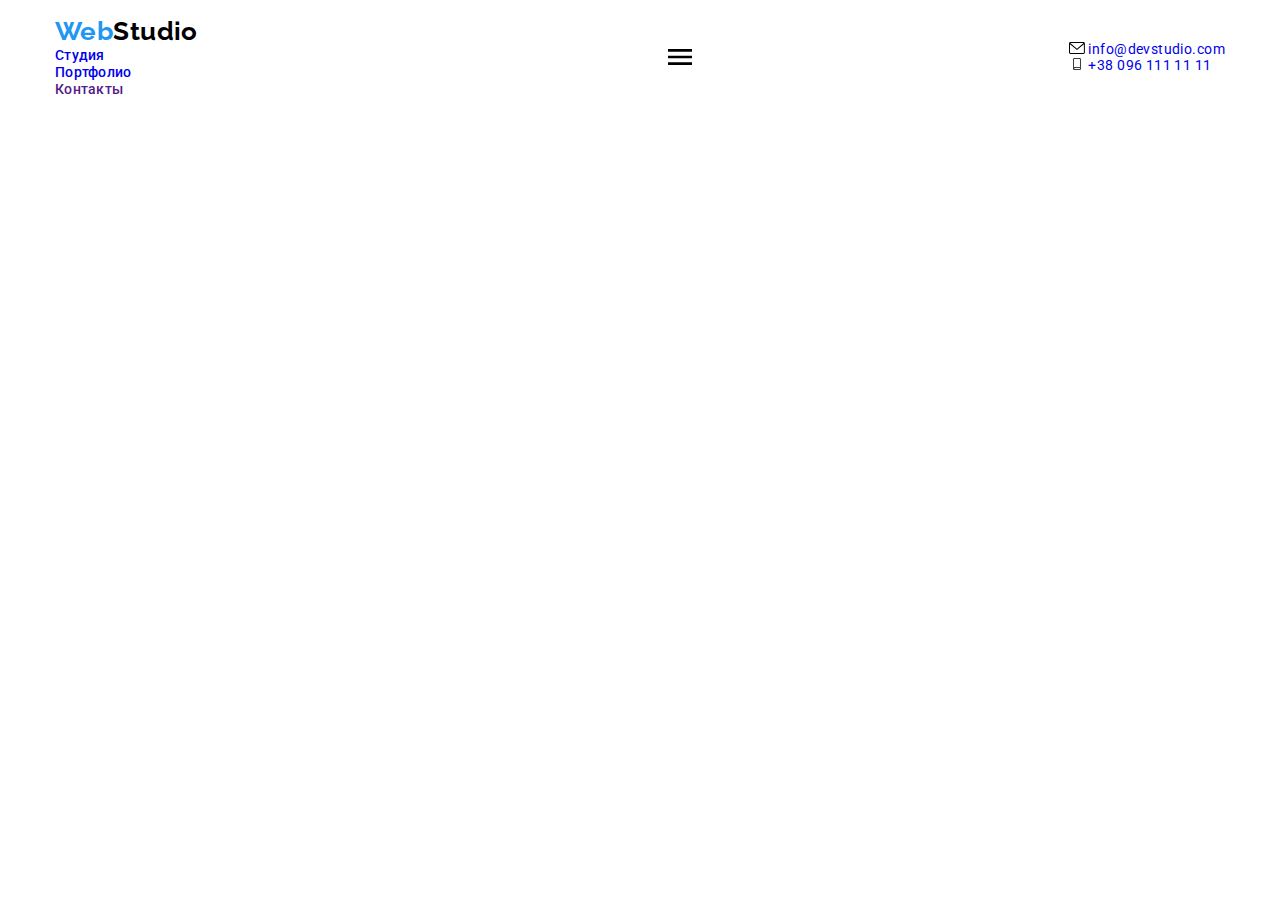
==== index.html @ 93627fd6 "add" ====
<!DOCTYPE html>
<html lang="ru">
  <head>
    <meta charset="UTF-8" />
    <meta http-equiv="X-UA-Compatible" content="IE=edge" />
    <meta name="viewport" content="width=device-width, initial-scale=1.0" />
    <title>Document</title>
    <link
      href="https://fonts.googleapis.com/css2?family=Raleway:wght@700&family=Roboto:wght@400;500;700;900&display=swap"
      rel="stylesheet"
    />
    <link
      rel="stylesheet"
      href="https://cdn.jsdelivr.net/npm/modern-normalize@1.1.0/modern-normalize.min.css"
    />
    <link rel="stylesheet" href="./css/main.css" />
  </head>
  <body>

    <!-- header -->

    <header class="header">
      <div class="container page-header">
        <nav class="header-nav">
          <a href="./index.html" class="logo header_nav_logo"
            ><span class="accent">Web</span>Studio</a
          >

          <ul class="site-nav">
            <li  class="site-nav__item">
              <a href="./index.html" class="site-nav__link site-nav__link_current">Студия</a>
            </li>
            <li class="site-nav__item">
              <a href="./portfolio.html" class="site-nav__link">Портфолио</a>
            </li>
            <li class="site-nav__item"><a href="" class="site-nav__link">Контакты</a></li>
          </ul>
        </nav>

        <button type="button" class="mobile-menu-open" data-menu-open>
          <svg class="mobile-menu-open__icon" width="40" height="40">
            <use href="./images/sprite.svg#burger-icon"></use>
          </svg>
        </button>

        <ul class="contacts-list">
          <li class="contacts-list__item">
            <a
              href="mailto:info@devstudio.com"
              class="contacts-list__link contacts-list__link-icon"
              ><svg class="contact-icon" width="16px" height="12px">
                <use href="./images/sprite.svg#icon-envelope"></use>
              </svg>
              info@devstudio.com
            </a>
          </li>
          <li class="contacts-list__item">
            <a href="tel:+380961111111" class="contacts-list__link contacts-list__link-icon"
              ><svg class="contact-icon" width="16px" height="12px">
                <use href="./images/sprite.svg#icon-smartphone"></use>
              </svg>
              +38 096 111 11 11
            </a>
          </li>
        </ul>
      </div>

      <div class="mobile-menu" data-menu>
        <div class="container mobile-menu__container">
            <button class="mobile-menu__close-btn" data-menu-close>
          <svg class="mobile-menu__close-icon" width="40" height="40">
            <use href="./images/sprite.svg#icon-close-modal"></use>
          </svg>
        </button>

        <ul class="mobile-menu-nav">
            <li class="mobile-menu-nav__item"><a href="./index.html" class="mobile-menu-nav__link-current"></a>Студия</li>
            <li class="mobile-menu-nav__item"><a href="./portfolio.html" class="mobile-menu-nav__link"></a>Портфолио</li>
            <li class="mobile-menu-nav__item"><a href="" class="mobile-menu-nav__link"></a>Контакты</li>
          </ul>

          <ul class="mobile-menu-contacts">
            <li class="mobile-menu-contacts__item"><a href="tel:+380961111111" class="mobile-menu-contacts__link">+38 096 111 11 11</a></li>
            <li class="mobile-menu-contacts__item"><a href="mailto:info@devstudio.com" class="mobile-menu-contacts__link">info@devstudio.com</a></li>
          </ul>
          
          <ul class="mobile-menu-socials">
            <li class="mobile-menu-socials__item"><a href="" class="mobile-menu-socials__link">Instagram</a></li>
            <li class="mobile-menu-socials__item"><a href="" class="mobile-menu-socials__link">Twitter</a></li>
            <li class="mobile-menu-socials__item"><a href="" class="mobile-menu-socials__link">Facebook</a></li>
            <li class="mobile-menu-socials__item"><a href="" class="mobile-menu-socials__link">LinkedIn</a></li>
          </ul>
        </div>
      
      </div>
    </header>

    <main>

      <!-- hero -->

      <!-- <section class="hero section hero-overlay">
        <div class="container">
          <h1 class="hero__title">Эффективные решения для вашего бизнеса</h1>
          <button type="button" class="hero__button" data-modal-open>
            Заказать услугу
          </button>
        </div>
      </section> -->

      <!-- advantages -->

      <!-- <section class="advantages section">
        <div class="container">
          <h2 class="advantages__title_visually-hidden">Скрытый заголовок</h2>
          <ul class="advantages__list">
            <li class="advantages__list_item">
              <div class="advantages__icon">
                <svg width="70" height="70">
                  <use href="./images/sprite.svg#icon-antenna"></use>
                </svg>
              </div>
              <h3 class="advantages__title">Внимание к деталям</h3>
              <p class="advantages__description">
                Идейные соображения, а также начало повседневной работы по
                формированию позиции.
              </p>
            </li>
            <li class="advantages__list_item">
              <div class="advantages__icon">
                <svg width="70" height="70">
                  <use href="./images/sprite.svg#icon-clock"></use>
                </svg>
              </div>
              <h3 class="advantages__title">Пунктуальность</h3>
              <p class="advantages__description">
                Задача организации, в особенности же рамки и место обучения
                кадров влечет за собой.
              </p>
            </li>
            <li class="advantages__list_item">
              <div class="advantages__icon">
                <svg width="70" height="70">
                  <use href="./images/sprite.svg#icon-diagram"></use>
                </svg>
              </div>
              <h3 class="advantages__title">Планирование</h3>
              <p class="advantages__description">
                Равным образом консультация с широким активом в значительной
                степени обуславливает.
              </p>
            </li>
            <li class="advantages__list_item">
              <div class="advantages__icon">
                <svg width="70" height="70">
                  <use href="./images/sprite.svg#icon-astronaut"></use>
                </svg>
              </div>
              <h3 class="advantages__title">Современные технологии</h3>
              <p class="advantages__description">
                Значимость этих проблем настолько очевидна, что реализация
                плановых заданий.
              </p>
            </li>
          </ul>
        </div>
      </section> -->

      <!-- about -->

      <!-- <section class="section about">
        <div class="container">
          <h2 class="about__title">Чем мы занимаемся</h2>
          <ul class="about__list">
            <li>
              <div class="about__thumb">
                <img 
                srcset="./images/desktop/services/desktop-app-370/desktop-app-370.jpg 1x, ./images/desktop/services/desktop-app-370/desktop-app-370@2x.jpg 2x"
                src="./images/" alt="девайс" width="370" />
                <p class="about__text">Десктопные приложения</p>
              </div>
            </li>
            <li>
              <div class="about__thumb">
                <img srcset="./images/desktop/services/mobile-app-370/mobile-app-370.jpg 1x, ./images/desktop/services/mobile-app-370/mobile-app-370@2x.jpg 2x"
                src="" alt="девайс" width="370" />
                <p class="about__text">Мобильные приложения</p>
              </div>
            </li>
            <li>
              <div class="about__thumb">
                <img srcset="./images/desktop/services/design-solutions-370/design-solutions-370.jpg 1x, ./images/desktop/services/design-solutions-370/design-solutions-370@2x.jpg 2x"
                src="" alt="девайс" width="370" />
                <p class="about__text">Дизайнерские решения</p>
              </div>
            </li>
          </ul>
        </div>
      </section> -->

      <!-- team -->

      <!-- <section class="team section">
        <div class="container">
          <h2 class="team__title">Наша команда</h2>
          <ul class="team__list">
            <li class="team__list-item">
              <picture>
                <source 
                srcset="./images/desktop/team/igor-270/igor-270.jpg 1x, ./images/desktop/team/igor-270/igor-270@2x.jpg 2x" 
                media="(min-width: 1200px)">

                <source 
                srcset="./images/tablet/team/igor-354/igor-354.jpg 1x, ./images/tablet/team/igor-354/igor-354@2x.jpg 2x" 
                media="(min-width: 768px)">

                <source 
                srcset="./images/mobile/team/igor-450/igor-450.jpg 1x, ./images/mobile/team/igor-450/igor-450@2x.jpg 2x" 
                media="(min-width: 320px)">
              <img 
              src="./images/mobile/team/igor-450/igor-450.jpg" alt="член команды" width="270" />
              </picture>
              <h3 class="team__member-title">Игорь Демьяненко</h3>
              <p class="team__descprition">Product Designer</p>
              <ul class="social-list">
                <li class="social-list-item">
                  <a class="social-list-link" href="">
                    <svg class="social-list-icon" width="20" height="20">
                      <use href="./images/sprite.svg#icon-instagram"></use>
                    </svg>
                  </a>
                </li>
                <li class="social-list-item">
                  <a class="social-list-link" href="">
                    <svg class="social-list-icon" width="20" height="20">
                      <use href="./images/sprite.svg#icon-twitter"></use>
                    </svg>
                  </a>
                </li>
                <li class="social-list-item">
                  <a class="social-list-link" href="">
                    <svg class="social-list-icon" width="20" height="20">
                      <use href="./images/sprite.svg#icon-facebook"></use>
                    </svg>
                  </a>
                </li>
                <li class="social-list-item">
                  <a class="social-list-link" href="">
                    <svg class="social-list-icon" width="20" height="20">
                      <use href="./images/sprite.svg#icon-linkedin"></use>
                    </svg>
                  </a>
                </li>
              </ul>
            </li>
            <li class="team__list-item">
              <picture>
                <source 
                srcset="./images/desktop/team/olga-270/olga-270.jpg 1x, ./images/desktop/team/olga-270/olga-270@2x.jpg 2x" 
                media="(min-width: 1200px)">

                <source 
                srcset="./images/tablet/team/olga-354/olga-354.jpg 1x, ./images/tablet/team/olga-354/olga-354@2x.jpg 2x" 
                media="(min-width: 768px)">

                <source 
                srcset="./images/mobile/team/olga-450/olga-450.jpg 1x, ./images/mobile/team/olga-450/olga-450@2x.jpg 2x" 
                media="(min-width: 320px)">
              <img 
              src="./images/mobile/team/olga-450/olga-450.jpg"
              alt="член команды" 
              width="270" />
              </picture>
              <h3 class="team__member-title">Ольга Репина</h3>
              <p class="team__descprition">Frontend Developer</p>
              <ul class="social-list">
                <li class="social-list-item">
                  <a class="social-list-link" href="">
                    <svg class="social-list-icon" width="20" height="20">
                      <use href="./images/sprite.svg#icon-instagram"></use>
                    </svg>
                  </a>
                </li>
                <li class="social-list-item">
                  <a class="social-list-link" href="">
                    <svg class="social-list-icon" width="20" height="20">
                      <use href="./images/sprite.svg#icon-twitter"></use>
                    </svg>
                  </a>
                </li>
                <li class="social-list-item">
                  <a class="social-list-link" href="">
                    <svg class="social-list-icon" width="20" height="20">
                      <use href="./images/sprite.svg#icon-facebook"></use>
                    </svg>
                  </a>
                </li>
                <li class="social-list-item">
                  <a class="social-list-link" href="">
                    <svg class="social-list-icon" width="20" height="20">
                      <use href="./images/sprite.svg#icon-linkedin"></use>
                    </svg>
                  </a>
                </li>
              </ul>
            </li>
            <li class="team__list-item">
              <picture>
                <source 
                srcset="./images/desktop/team/nikolay-270/nikolay-270.jpg 1x, ./images/desktop/team/nikolay-270/nikolay-270@2x.jpg 2x" 
                media="(min-width: 1200px)">
                <source 
                srcset="./images/tablet/team/nikolay-354/nikolay-354.jpg 1x, ./images/tablet/team/nikolay-354/nikolay-354@2x.jpg 2x" 
                media="(min-width: 768px)">
                <source 
                srcset="./images/mobile/team/nikolay-450/nikolay-450.jpg 1x, ./images/mobile/team/nikolay-450/nikolay-450@2x.jpg 2x" 
                media="(min-width: 320px)">
              <img 
              src="./images/mobile/team/nikolay-450/nikolay-450.jpg" alt="член команды" width="270" />
              </picture>
              <h3 class="team__member-title">Николай Тарасов</h3>
              <p class="team__descprition">Marketing</p>
              <ul class="social-list">
                <li class="social-list-item">
                  <a class="social-list-link" href="">
                    <svg class="social-list-icon" width="20" height="20">
                      <use href="./images/sprite.svg#icon-instagram"></use>
                    </svg>
                  </a>
                </li>
                <li class="social-list-item">
                  <a class="social-list-link" href="">
                    <svg class="social-list-icon" width="20" height="20">
                      <use href="./images/sprite.svg#icon-twitter"></use>
                    </svg>
                  </a>
                </li>
                <li class="social-list-item">
                  <a class="social-list-link" href="">
                    <svg class="social-list-icon" width="20" height="20">
                      <use href="./images/sprite.svg#icon-facebook"></use>
                    </svg>
                  </a>
                </li>
                <li class="social-list-item">
                  <a class="social-list-link" href="">
                    <svg class="social-list-icon" width="20" height="20">
                      <use href="./images/sprite.svg#icon-linkedin"></use>
                    </svg>
                  </a>
                </li>
              </ul>
            </li>
            <li class="team__list-item">
              <picture>
                <source 
                srcset="./images/desktop/team/mykhail-270/mykhail-270.jpg 1x, ./images/desktop/team/mykhail-270/mykhail-270@2x.jpg 2x" 
                media="(min-width: 1200px)">
                <source 
                srcset="./images/tablet/team/mykhail-354/mykhail-354.jpg 1x, ./images/tablet/team/mykhail-354/mykhail-354@2x.jpg 2x" 
                media="(min-width: 768px)">
                <source 
                srcset="./images/mobile/team/mykhail-450/mykhail-450.jpg 1x, ./images/mobile/team/mykhail-450/mykhail-450@2x.jpg 2x" 
                media="(min-width: 320px)">
              <img 
              src="./images/mobile/team/mykhail-450/mykhail-450.jpg" alt="член команды" width="270" />
              </picture>
              <h3 class="team__member-title">Михаил Ермаков</h3>
              <p class="team__descprition">UI Designer</p>
              <ul class="social-list">
                <li class="social-list-item">
                  <a class="social-list-link" href="">
                    <svg class="social-list-icon" width="20" height="20">
                      <use href="./images/sprite.svg#icon-instagram"></use>
                    </svg>
                  </a>
                </li>
                <li class="social-list-item">
                  <a class="social-list-link" href="">
                    <svg class="social-list-icon" width="20" height="20">
                      <use href="./images/sprite.svg#icon-twitter"></use>
                    </svg>
                  </a>
                </li>
                <li class="social-list-item">
                  <a class="social-list-link" href="">
                    <svg class="social-list-icon" width="20" height="20">
                      <use href="./images/sprite.svg#icon-facebook"></use>
                    </svg>
                  </a>
                </li>
                <li class="social-list-item">
                  <a class="social-list-link" href="">
                    <svg class="social-list-icon" width="20" height="20">
                      <use href="./images/sprite.svg#icon-linkedin"></use>
                    </svg>
                  </a>
                </li>
              </ul>
            </li>
          </ul>
        </div>
      </section>
    </main>

    <section class="section clients">
      <div class="container">
        <h2 class="clients-title">Постоянные клиенты</h2>
        <ul class="list clients-list">
          <li class="clients-item">
            <a class="clients-link" href="#">
              <svg class="clients-icon" width="106px" height="60px">
                <use href="./images/sprite.svg#icon-logo"></use>
              </svg>
            </a>
          </li>
          <li class="clients-item">
            <a class="clients-link" href="#">
              <svg class="clients-icon" width="106px" height="60px">
                <use href="./images/sprite.svg#icon-logo1"></use>
              </svg>
            </a>
          </li>
          <li class="clients-item">
            <a class="clients-link" href="#">
              <svg class="clients-icon" width="106px" height="60px">
                <use href="./images/sprite.svg#icon-logo2"></use>
              </svg>
            </a>
          </li>
          <li class="clients-item">
            <a class="clients-link" href="#">
              <svg class="clients-icon" width="106px" height="60px">
                <use href="./images/sprite.svg#icon-logo3"></use>
              </svg>
            </a>
          </li>
          <li class="clients-item">
            <a class="clients-link" href="#">
              <svg class="clients-icon" width="106px" height="60px">
                <use href="./images/sprite.svg#icon-logo4"></use>
              </svg>
            </a>
          </li>
          <li class="clients-item">
            <a class="clients-link" href="#">
              <svg class="clients-icon" width="106px" height="60px">
                <use href="./images/sprite.svg#icon-logo5"></use>
              </svg>
            </a>
          </li>
        </ul>
      </div>
    </section> -->

    <!-- footer -->

    <!-- <footer class="footer">
      <div class="container">
        <div class="footer-address">
          <a href="./index.html" class="logo footer_addresss_logo">
            <span class="accent">Web</span><span class="studio">Studio</span>
          </a>
          <address class="address">
            <ul>
              <li class="item">
                <a
                  href="https://goo.gl/maps/4YTj8nZPd8LjC2Ac9"
                  class="address-link"
                  target="_blank"
                  rel="noopener norefferer"
                >
                  г. Киев, пр-т Леси Украинки, 26
                </a>
              </li>
              <li class="item">
                <a href="mailto:info@example.com" class="contacts-link"
                  >info@example.com</a
                >
              </li>
              <li class="item">
                <a href="tel:+380961111111" class="contacts-link"
                  >+38 096 111 11 11</a
                >
              </li>
            </ul>
          </address>
        </div>

        <div class="footer-social">
          <h3 class="footer-social-title">Присоединяйтесь</h3>
          <ul class="footer-social-list">
            <li class="footer-social-item">
              <a class="footer-social-link" href="#">
                <svg class="footer-social-icon" width="20px" height="20px">
                  <use href="./images/sprite.svg#icon-instagram"></use>
                </svg>
              </a>
            </li>
            <li class="footer-social-item">
              <a class="footer-social-link" href="#">
                <svg class="footer-social-icon" width="20px" height="20px">
                  <use href="./images/sprite.svg#icon-twitter"></use>
                </svg>
              </a>
            </li>
            <li class="footer-social-item">
              <a class="footer-social-link" href="#">
                <svg class="footer-social-icon" width="20px" height="20px">
                  <use href="./images/sprite.svg#icon-facebook"></use>
                </svg>
              </a>
            </li>
            <li class="footer-social-item">
              <a class="footer-social-link" href="#">
                <svg class="footer-social-icon" width="20px" height="20px">
                  <use href="./images/sprite.svg#icon-linkedin"></use>
                </svg>
              </a>
            </li>
          </ul>
        </div>
      

      <div footer>
        <p class="footer-form-text">ПОДПИШИТЕСЬ НА РАССЫЛКУ</p>
        <form class="footer-form">
          <label for="email">
            <input type="email" name="footer-email" class="footer-form-input" placeholder="E-mail" required>
          </label>
          <button type="submit" class="footer-button">Подписаться
            <svg class="icon-send" widght="24" height="24">
              <use href="./images/sprite.svg#icon-send"></use>
            </svg>
          </button>
        </form>
        </div>

      <div class="backdrop is-hidden" data-modal>
        <div class="modal">
          <button type="button" class="modal-close-btn" data-modal-close>
            <svg class="modal-close-btn-icon" width="18" height="18">
              <use href="./images/sprite.svg#icon-close-modal"></use>
            </svg>
          </button>
          
          <form class="modal-form">
            <p class="form-appeal">Оставьте свои данные, мы вам перезвоним</p>
            <label class="modal-form-field">
              <span class="modal-form-input-desc">Имя</span>
              <span class="modal-form-input-wrapper">
                <input
                type="text"
                name="user-name"
                class="modal-form-input"
                required
                pattern="^[a-zA-zа-яА-я]+$"
              />
              <svg class="modal-form-input-icon" width="18px" height="18px">
                <use href="./images/sprite.svg#icon-person"></use>
              </svg>
              </span>
              
            </label>
            <label class="modal-form-field">
              <span class="modal-form-input-desc">Телефон</span>
              <span class="modal-form-input-wrapper">
              <input
                type="tel"
                name="user-phone"
                class="modal-form-input"
                required
                pattern="[0-9]{3}-[0-9]{3}-[0-9]{2}-[0-9]{2}"
                title="xxx-xxx-xx-xx"
              />
              <svg class="modal-form-input-icon" width="18px" height="18px">
                <use href="./images/sprite.svg#icon-phone"></use>
              </svg>
              </span>
            </label>
            <label class="modal-form-field">
              <span class="modal-form-input-desc">Почта</span>
              <span class="modal-form-input-wrapper">
              <input
                type="email"
                name="user-email"
                class="modal-form-input"
                required
              />
              <svg class="modal-form-input-icon" width="18px" height="18px">
                <use href="./images/sprite.svg#icon-email"></use>
              </svg>
              </span>
            </label>
            <label class="modal-form-field textarea">
              <span class="modal-form-input-desc">Комментарий</span>
              <textarea
                class="modal-form-message"
                name="user-message"
                placeholder="Введите текст"
              ></textarea>
            </label>
            <input 
              id="user-policy"
              type="checkbox"
              name="user-policy"
              class="modal-form-check visually-hidden"
            ></input>
            <label for="user-policy" class="modal-form-check-desc"
              >Соглашаюсь с рассылкой и принимаю &nbsp;
              <a href="" class="user-policy-link">Условия договора</a>
            </label>
            <button type="submit" class="modal-form-submit">Отправить</button>
          </form>
        </div>
      </div>
      </div>
    </footer> -->
    <script src="./js/mobile-menu.js"></script>
    <script src="./js/modal.js"></script>
  </body>
</html>
---- css/main.css ----
body {
  color: var(--primary-text-color);
  background-color: var(--background-color);
  font-family: "Roboto", sans-serif;
  font-size: 14px;
  letter-spacing: 0.03em;
}

*,
*::before,
*::after {
  box-sizing: border-box;
}

h1,
h2,
h3,
h4,
h5,
h6,
p {
  margin-top: 0;
  margin-bottom: 0;
}

ul,
ol {
  margin-top: 0;
  margin-bottom: 0;
  padding-left: 0;
}

img {
  display: block;
  max-width: 100%;
  height: auto;
}

a {
  font-style: normal;
  text-decoration: none;
}

li {
  list-style-type: none;
}

p {
  color: var(--text-color);
}

:root {
  --primary-text-color: #212121;
  --background-color: #ffffff;
  --accent-color: #2196f3;
  --sections-color: #2f303a;
  --text-color: #757575;
  --contacts-link: #ffffff60;
  --icon-color: #afb1b8;
  --transition-duration: 250ms;
  --transition-timing-function: cubic-bezier(0.4, 0, 0.2, 1);
}

.container {
  width: 100%;
  padding-left: 15px;
  padding-right: 15px;
}

.mobile-menu__container {
  position: relative;
  padding-left: 25px;
  padding-top: 48px;
  padding-bottom: 48px;
}

@media screen and (min-width: 480px) {
  .container {
    width: 450px;
    margin-left: auto;
    margin-right: auto;
  }
}
@media screen and (min-width: 768px) {
  .container {
    width: 738px;
  }
}
@media screen and (min-width: 1200px) {
  .container {
    width: 1200px;
  }
}
.section {
  padding-top: 94px;
  padding-bottom: 94px;
}

.advantages__title_visually-hidden,
.section__title_visually-hidden {
  position: absolute;
  width: 1px;
  height: 1px;
  margin: -1px;
  border: 0;
  padding: 0;
  white-space: nowrap;
  clip-path: inset(100%);
  clip: rect(0 0 0 0);
  overflow: hidden;
}

.visually-hidden {
  position: absolute;
  width: 1px;
  height: 1px;
  margin: -1px;
  border: 0;
  padding: 0;
  white-space: nowrap;
  clip-path: inset(100%);
  clip: rect(0 0 0 0);
  overflow: hidden;
}

.about {
  padding-top: 0;
}

.about__title {
  margin-bottom: 50px;
  font-size: 36px;
  line-height: 1.16;
  text-align: center;
  color: var(--primary-text-color);
}

.about__thumb {
  position: relative;
}

.about__text {
  position: absolute;
  bottom: 0;
  width: 100%;
  padding: 27px 82px;
  font-weight: 700;
  font-size: 14px;
  line-height: 16px;
  text-align: center;
  text-transform: uppercase;
  background-color: rgba(47, 48, 58, 0.8);
  color: var(--background-color);
}

.about__list {
  display: flex;
  justify-content: space-between;
}

.advantages__list {
  display: flex;
}
.advantages__list .advantages__list_item {
  width: 270px;
}

.advantages__icon {
  margin-bottom: 30px;
  display: flex;
  justify-content: center;
  align-items: center;
  height: 120px;
  background-color: #f5f4fa;
}

.advantages__title {
  margin-bottom: 10px;
  font-weight: 700;
  font-size: 14px;
  line-height: 1.14;
  text-transform: uppercase;
  color: var(--primary-text-color);
}

.advantages__description {
  margin-bottom: 0;
  font-weight: 400;
  font-size: 14px;
  line-height: 24px;
  color: var(--text-color);
}

.advantages__list_item:nth-child(-n+4) {
  margin-right: 30px;
}
.advantages__list_item:last-child {
  margin-right: 0;
}

.clients-title {
  margin-bottom: 50px;
  font-size: 36px;
  line-height: 1.16;
  text-align: center;
  color: var(--primary-text-color);
}

.clients-list {
  display: flex;
  gap: 30px;
}

.clients-item {
  width: calc((100% - 150px) / 6);
}

.clients-link {
  transition-property: fill, border;
  transition-duration: var(--transition-duration);
  transition-timing-function: var(--transition-timing-function);
  height: 92px;
  display: flex;
  justify-content: center;
  align-items: center;
  border: 1px solid var(--icon-color);
  border-radius: 4px;
  fill: var(--icon-color);
}

.clients-link:hover, .clients-link:focus {
  fill: var(--accent-color);
  border: 1px solid var(--accent-color);
}

.footer {
  padding: 60px 0;
  background-color: var(--sections-color);
}

.footer .logo {
  margin-right: 0;
  padding: 0;
  display: inline-block;
  margin-bottom: 20px;
}

.footer .studio {
  margin-bottom: 20px;
}

.footer .studio,
.address .address-link {
  color: var(--background-color);
}

.footer .address-link {
  display: inline-block;
  font-style: normal;
  font-weight: 400;
  line-height: 1.7;
}

.footer .contacts-link {
  transition-property: color;
  transition-duration: var(--transition-duration);
  transition-timing-function: var(--transition-timing-function);
  display: inline-block;
  font-style: normal;
  font-weight: 400;
  line-height: 1.7;
  color: var(--contacts-link);
}

.footer .contacts-link:hover, .footer .contacts-link:focus {
  color: var(--accent-color);
}

.footer .container {
  display: flex;
  align-items: baseline;
  justify-content: space-between;
}

.footer-social-title {
  margin-top: 0;
  margin-bottom: 20px;
  font-size: 14px;
  line-height: 1, 1;
  text-transform: uppercase;
  color: var(--background-color);
}

.footer-social-list {
  gap: 10px;
  display: flex;
  justify-content: center;
}

.footer-social-item {
  width: 44px;
  height: 44px;
}

.footer-social-link {
  width: 100%;
  height: 100%;
  display: flex;
  justify-content: center;
  align-items: center;
  border-radius: 50%;
  transition-property: background-color;
  transition-duration: var(--transition-duration);
  transition-timing-function: var(--transition-timing-function);
  fill: var(--background-color);
  background: rgba(255, 255, 255, 0.1);
}

.footer-social-link:hover, .footer-social-link:focus {
  background: var(--accent-color);
}

.footer-form-text {
  font-weight: 700;
  font-size: 14px;
  line-height: 16px;
  letter-spacing: 0.03em;
  text-transform: uppercase;
  color: var(--background-color);
  margin-bottom: 20px;
}

.footer-form {
  display: flex;
}

.footer-form-input {
  padding: 15px 16px 15px 16px;
  width: 358px;
  height: 50px;
  border: 1px solid rgba(255, 255, 255, 0.3);
  filter: drop-shadow(0px 4px 4px rgba(0, 0, 0, 0.15));
  border-radius: 4px;
  background-color: var(--sections-color);
  margin-right: 12px;
  color: var(--background-color);
}

.footer-form-input::placeholder {
  color: rgba(255, 255, 255, 0.6);
}

.footer-form-input::placeholder {
  border-color: rgba(255, 255, 255, 0.3);
}

.footer-form-input:focus {
  outline: none;
}

.footer-button {
  cursor: pointer;
  width: 200px;
  height: 50px;
  font-weight: 700;
  font-size: 16px;
  line-height: 30px;
  letter-spacing: 0.06em;
  color: var(--background-color);
  background: var(--accent-color);
  box-shadow: 0px 4px 4px rgba(0, 0, 0, 0.15);
  border-radius: 4px;
  border: none;
  transition-property: background-color, box-shadow;
  transition-duration: var(--transition-duration);
  transition-timing-function: var(--transition-timing-function);
  padding: 10px 28px;
  display: flex;
  align-items: center;
}

.footer-button:hover, .footer-button:focus {
  background-color: #188ce8;
}

.address {
  padding: 0;
}

.address .item:not(:last-child) {
  margin-bottom: 9px;
}

.icon-send {
  fill: var(--background-color);
}

@media screen and (max-width: 767px) {
  .site-nav {
    display: none;
  }
  .contacts-list {
    display: none;
  }
}
.page-header {
  display: flex;
  align-items: center;
  justify-content: space-between;
  padding-top: 16px;
  padding-bottom: 16px;
}

.mobile-menu-open {
  border: none;
  background-color: transparent;
  padding: 0;
  height: 40px;
}

.header_nav_logo {
  color: #000000;
}

.logo {
  display: inline-block;
  margin-right: 93px;
  font-family: "Raleway";
  font-weight: 700;
  font-size: 26px;
  line-height: 1.2;
}

.accent {
  color: var(--accent-color);
}

.site-nav__link {
  font-weight: 500;
  line-height: 1.14;
  letter-spacing: 0.02em;
  transition-property: color;
  transition-duration: var(--transition-duration);
  transition-timing-function: var(--transition-timing-function);
}

.hero {
  padding: 200px 0;
  text-align: center;
  background: var(--sections-color);
}

.hero-overlay {
  max-width: 1600px;
  height: 600px;
  margin-left: auto;
  margin-right: auto;
  background-color: #c4c4c4;
  background-image: linear-gradient(to right, rgba(47, 48, 58, 0.4), rgba(47, 48, 58, 0.4)), url(./);
  background-position: center;
  background-repeat: no-repeat;
  background-size: cover;
}

.hero__title {
  width: 696px;
  margin-left: auto;
  margin-right: auto;
  margin-bottom: 30px;
  font-weight: 900;
  font-size: 44px;
  line-height: 1.36;
  text-align: center;
  letter-spacing: 0.06em;
  text-transform: uppercase;
  color: var(--background-color);
}

.hero .hero__button {
  cursor: pointer;
  transition-property: background-color;
  transition-duration: var(--transition-duration);
  transition-timing-function: var(--transition-timing-function);
  border: none;
  padding: 10px 32px;
  color: var(--background-color);
  background-color: var(--accent-color);
  box-shadow: 0px 4px 4px rgba(0, 0, 0, 0.15);
  border-radius: 4px;
  font-weight: 700;
  font-size: 16px;
  line-height: 1.85;
}
.hero .hero__button:hover, .hero .hero__button:focus {
  background-color: #188ce8;
}

.buttons__button {
  padding: 6px 22px;
  font-family: inherit;
  font-weight: 500;
  font-size: 16px;
  line-height: 1.65;
  text-align: center;
  background: #f5f4fa;
  border-radius: 4px;
  border: rgba(0, 0, 0, 0);
  cursor: pointer;
  transition-property: box-shadow, color, background-color;
  transition-duration: var(--transition-duration);
  transition-timing-function: var(--transition-timing-function);
}
.buttons__button:hover, .buttons__button:focus {
  color: var(--background-color);
  background-color: var(--accent-color);
}

.backdrop {
  position: fixed;
  top: 0;
  left: 0;
  width: 100%;
  height: 100%;
  z-index: 2;
  transition: opacity var(--transition-duration) var(--transition-timing-function), visibility var(--transition-duration) var(--transition-timing-function);
  background-color: rgba(0, 0, 0, 0.2);
}

.modal {
  padding: 40px;
  position: absolute;
  top: 50%;
  left: 50%;
  transform: translate(-50%, -50%) scale(1);
  width: 528px;
  background: var(--background-color);
  transition: transform var(--transition-duration) var(--transition-timing-function);
}

.backdrop.is-hidden {
  opacity: 0;
  visibility: hidden;
  pointer-events: none;
}

.backdrop.is-hidden .modal {
  transform: translate(-50%, -50%) scale(0.9);
}

.modal-close-btn {
  position: absolute;
  display: flex;
  top: 8px;
  right: 8px;
  justify-content: center;
  align-items: center;
  width: 30px;
  height: 30px;
  border-radius: 50%;
  background-color: transparent;
  padding: 0 0;
  border: 1px solid rgba(0, 0, 0, 0.1);
  cursor: pointer;
}

/* Modal Window */
/* Modal Form */
.form-appeal {
  margin-bottom: 12px;
  font-weight: 700;
  font-size: 20px;
  color: var(--primary-text-color);
}

.modal-form {
  display: flex;
  flex-direction: column;
}

.modal-form-input {
  border: 1px solid rgba(33, 33, 33, 0.2);
  border-radius: 4px;
  cursor: pointer;
  width: 100%;
  height: 40px;
  padding-left: 42px;
  transition: border var(--transition-duration) var(--transition-timing-function);
}
.modal-form-input:focus {
  outline: none;
  border-color: var(--accent-color);
}
.modal-form-input:focus + .modal-form-input-icon {
  fill: var(--accent-color);
}

.modal-form-input-desc {
  display: block;
  font-weight: 400;
  font-size: 12px;
  line-height: 14px;
  margin-bottom: 4px;
  color: var(--text-color);
}

.modal-form-field {
  margin-bottom: 10px;
}

.modal-form-field.textarea {
  margin-bottom: 20px;
}

.modal-form-message {
  width: 100%;
  height: 128px;
  resize: none;
  border-color: rgba(33, 33, 33, 0.2);
  border-radius: 4px;
  border: 1px solid rgba(33, 33, 33, 0.2);
  border-radius: 4px;
}
.modal-form-message::placeholder {
  font-size: 12px;
  line-height: 14px;
  letter-spacing: 0.01em;
  color: rgba(117, 117, 117, 0.5);
}

.modal-form-input-wrapper {
  display: block;
  position: relative;
}

.modal-form-input-icon {
  display: block;
  position: absolute;
  top: 50%;
  left: 12px;
  transform: translate(0, -50%);
  width: 18px;
  height: 18px;
  transition: fill var(--transition-duration) var(--transition-timing-function);
}

.modal-form-message {
  display: block;
  resize: none;
  width: 100%;
  height: 120px;
  outline: none;
  padding: 12px 16px;
}
.modal-form-message:focus {
  border-color: var(--accent-color);
  transition: var(--transition-duration) var(--transition-timing-function);
}

.user-policy-link {
  color: var(--accent-color);
  border-bottom: 1px solid currentColor;
  line-height: 0.85;
}

.modal-form-check-desc {
  display: flex;
  align-items: center;
  justify-content: center;
  margin-bottom: 30px;
  font-weight: 400;
  font-size: 14px;
  line-height: 1.7;
  color: var(--text-color);
}

.modal-form-check-desc::before {
  display: block;
  content: "";
  margin-right: 7px;
  width: 16px;
  height: 15px;
  border: 1px solid var(--primary-text-color);
  border-radius: 2px;
}

.modal-form-check:checked + .modal-form-check-desc::before {
  background-image: url(../images/icon\ check.svg);
  background-position: center;
  background-repeat: no-repeat;
  border: transparent;
}

.modal-form-submit {
  align-self: center;
  width: 200px;
  height: 50px;
  cursor: pointer;
  transition-property: box-shadow, color, background-color;
  transition-duration: var(--transition-duration);
  transition-timing-function: var(--transition-timing-function);
  border: none;
  padding: 10px 32px;
  color: var(--background-color);
  background-color: var(--accent-color);
  box-shadow: 0px 4px 4px rgba(0, 0, 0, 0.15);
  border-radius: 4px;
  font-weight: 700;
  font-size: 16px;
  line-height: 1.85;
  letter-spacing: 0.06em;
}

.modal-form-submit:hover, .modal-form-submit:focus {
  background-color: #188ce8;
}

.projects-list {
  display: flex;
  flex-wrap: wrap;
  gap: 30px;
}

.projects-description {
  padding-left: 24px;
  padding-right: 24px;
  padding-bottom: 20px;
  font-size: 16px;
  line-height: 1.87;
}

.projects-item {
  display: block;
  border: 1px solid #ccc;
  cursor: pointer;
  flex-basis: calc((100% - 60px) / 3);
}

.projects-link {
  display: block;
  transition-property: box-shadow;
  transition-duration: var(--transition-duration);
  transition-timing-function: var(--transition-timing-function);
}
.projects-link:hover, .projects-link:focus {
  box-shadow: 0px 1px 1px rgba(0, 0, 0, 0.12), 0px 4px 4px rgba(0, 0, 0, 0.06), 1px 4px 6px rgba(0, 0, 0, 0.16);
}

.projects-card-wrapper {
  position: relative;
  overflow: hidden;
}

.card-overlay {
  position: absolute;
  left: 0;
  top: 0;
  transform: translate(0, 100%);
  transition: transform var(--transition-duration) var(--transition-timing-function);
  width: 100%;
  height: 100%;
  padding: 63px 24px;
  font-size: 18px;
  font-weight: 400;
  line-height: 28px;
  text-align: left;
  color: var(--background-color);
  background-color: rgba(33, 150, 243, 0.9);
}
.projects-link:hover .card-overlay, .projects-link:focus .card-overlay {
  transform: translate(0, 0);
}

.projects-title {
  color: var(--primary-text-color);
  margin-bottom: 4px;
  padding-top: 20px;
  padding-left: 24px;
  padding-right: 24px;
  font-weight: 700;
  font-size: 18px;
  line-height: 2;
  letter-spacing: 0.06em;
}

.team__title {
  margin-bottom: 50px;
  font-size: 36px;
  line-height: 1.116;
  text-align: center;
  color: var(--primary-text-color);
}

.team__member-title {
  padding-top: 30px;
  margin-bottom: 10px;
  font-weight: 500;
  font-size: 16px;
  line-height: 1.18;
  text-align: center;
}

.team__descprition {
  margin-bottom: 16px;
  font-size: 16px;
  line-height: 1.18;
  text-align: center;
}

.team__list {
  display: flex;
}

.social-list {
  display: flex;
  justify-content: center;
  gap: 10px;
  padding-bottom: 30px;
}

.social-list-link {
  transition-property: fill, background-color;
  transition-duration: var(--transition-duration);
  transition-timing-function: var(--transition-timing-function);
  display: flex;
  justify-content: center;
  align-items: center;
  width: 44px;
  height: 44px;
  border-radius: 50%;
  background-color: var(--background-color);
}
.social-list-link:hover, .social-list-link:focus {
  background-color: var(--accent-color);
}

.social-list-icon {
  fill: var(--icon-color);
}
.social-list-link:hover .social-list-icon, .social-list-link:focus .social-list-icon {
  fill: var(--background-color);
}

.team {
  background-color: #f5f4fa;
}

.team__list > .team__list-item {
  background-color: var(--background-color);
  box-shadow: 0px 1px 3px rgba(0, 0, 0, 0.12), 0px 1px 1px rgba(0, 0, 0, 0.14), 0px 2px 1px rgba(0, 0, 0, 0.2);
  border-radius: 0px 0px 4px 4px;
}

.list-item-icon {
  display: flex;
  align-content: center;
}

.team__list-item:nth-child(-n+4) {
  margin-right: 30px;
}
.team__list-item:last-child {
  margin-right: 0;
}

.mobile-menu {
  position: fixed;
  width: 100%;
  height: 100%;
  top: 0;
  left: 0;
  z-index: 2;
  background-color: var(--background-color);
  opacity: 0;
  visibility: hidden;
  pointer-events: none;
  transition: opacity 250ms linear, visibility 250ms linear;
}

.mobile-menu.is-open {
  opacity: 1;
  visibility: visible;
  pointer-events: auto;
}

.mobile-menu__close-btn {
  position: absolute;
  top: 10px;
  right: 15px;
  background-color: transparent;
  border: none;
  padding: 0%;
  line-height: 0;
  cursor: pointer;
}

.mobile-menu-nav__item {
  font-weight: 500;
  font-size: 40px;
  line-height: 47px;
  letter-spacing: 0.02em;
  color: #212121;
  cursor: pointer;
}

.mobile-menu-nav__item:not(:last-child) {
  margin-bottom: 32px;
}

.mobile-menu-nav__item:hover,
.mobile-menu-nav__item:focus {
  color: var(--accent-color);
}

.mobile-menu-nav__item:last-child {
  margin-bottom: 302px;
}

.mobile-menu-nav__link {
  transition-property: color;
  transition-duration: var(--transition-duration);
  transition-timing-function: var(--transition-timing-function);
}

.mobile-menu-nav__link-current {
  color: var(--accent-color);
}

.mobile-menu-contacts__item:not(:last-child) {
  font-weight: 500;
  font-size: 34px;
  line-height: 40px;
  letter-spacing: 0.02em;
  color: #2196f3;
  margin-bottom: 32px;
}

.mobile-menu-contacts__item:last-child {
  font-weight: 500;
  font-size: 24px;
  line-height: 28px;
  letter-spacing: 0.02em;
  color: #757575;
  margin-bottom: 64px;
}

.mobile-menu-socials__item {
  font-weight: 500;
  font-size: 18px;
  line-height: 22px;
  letter-spacing: 0.02em;
  color: #2196f3;
}

.mobile-menu-socials__item:not(:last-child) {
  margin-right: 20px;
}

.mobile-menu-socials {
  display: flex;
}/*# sourceMappingURL=main.css.map */
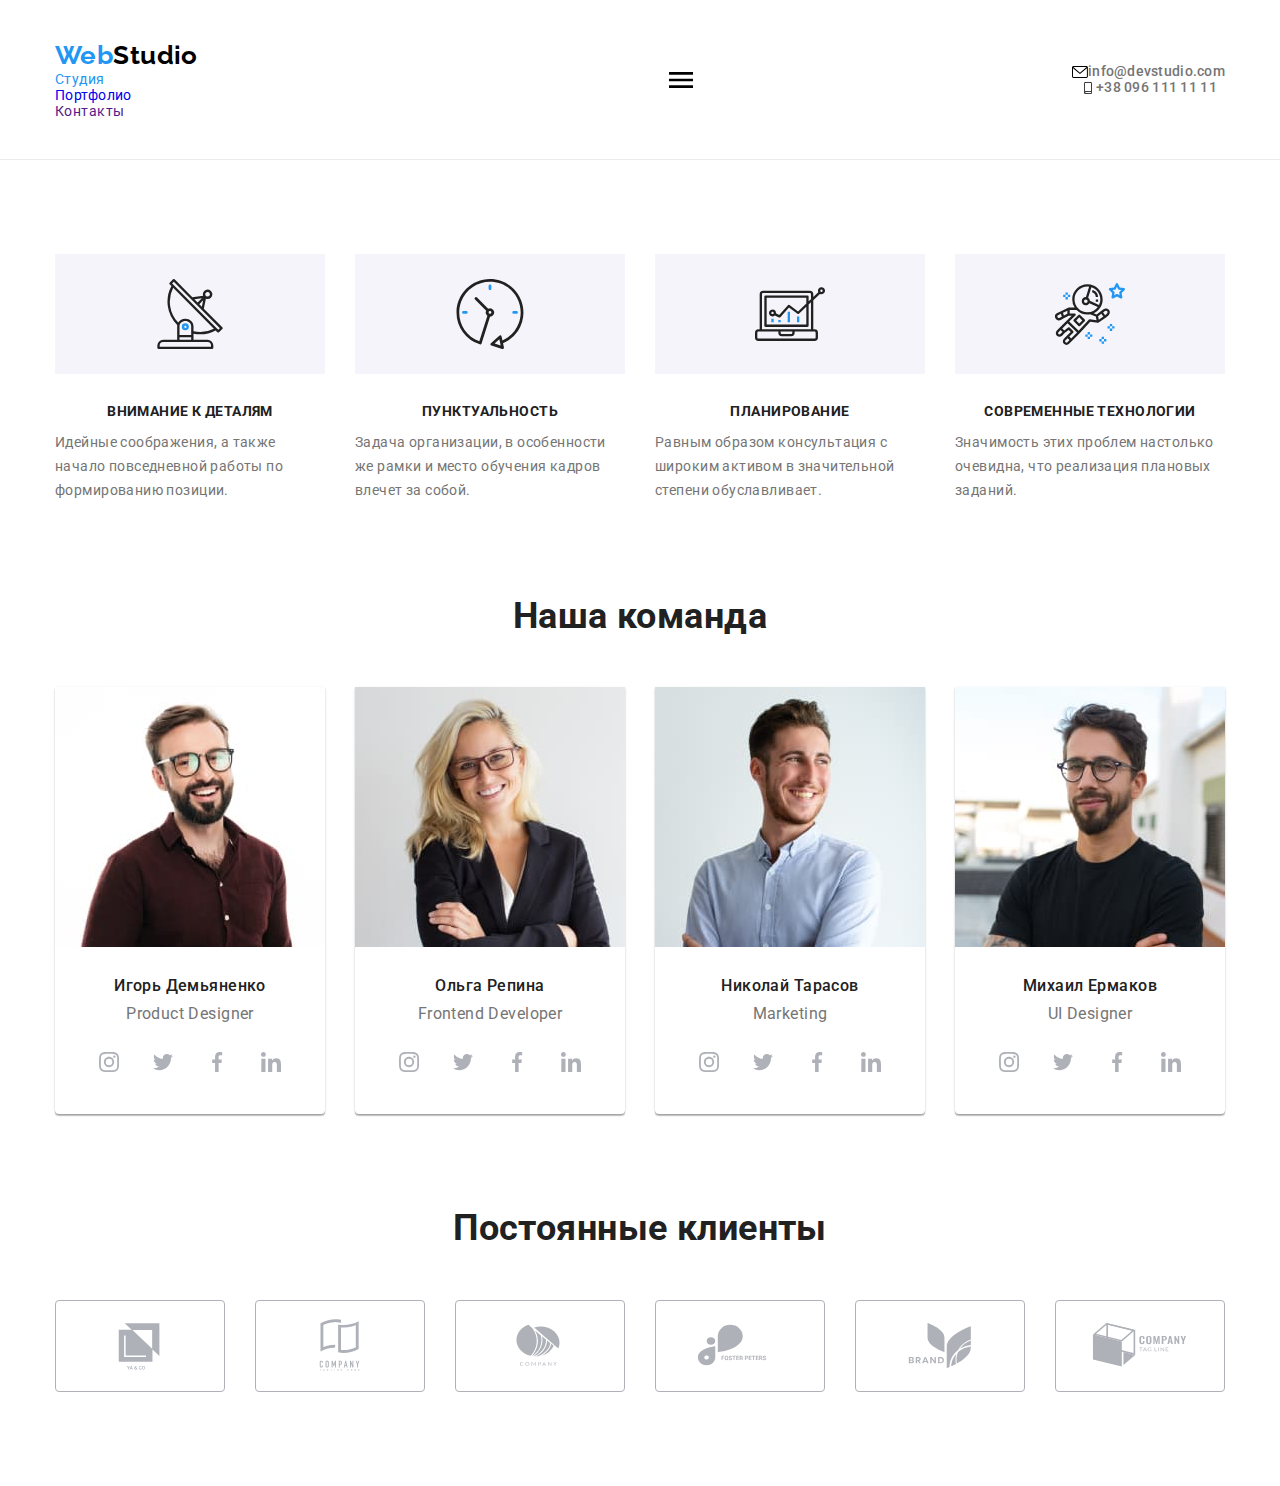
==== commit b79e0245: "." ====
--- a/index.html
+++ b/index.html
@@ -110,7 +110,7 @@
 
       <!-- advantages -->
 
-      <!-- <section class="advantages section">
+      <section class="advantages section">
         <div class="container">
           <h2 class="advantages__title_visually-hidden">Скрытый заголовок</h2>
           <ul class="advantages__list">
@@ -164,7 +164,7 @@
             </li>
           </ul>
         </div>
-      </section> -->
+      </section>
 
       <!-- about -->
 
@@ -200,7 +200,7 @@
 
       <!-- team -->
 
-      <!-- <section class="team section">
+      <!-- <section class="team section"> -->
         <div class="container">
           <h2 class="team__title">Наша команда</h2>
           <ul class="team__list">
@@ -451,7 +451,7 @@
           </li>
         </ul>
       </div>
-    </section> -->
+    </section> 
 
     <!-- footer -->
 
--- a/css/main.css
+++ b/css/main.css
@@ -34,6 +34,7 @@
   display: block;
   max-width: 100%;
   height: auto;
+  width: 100%;
 }
 
 a {
@@ -67,6 +68,23 @@
   padding-right: 15px;
 }
 
+@media screen and (min-width: 480px) {
+  .container {
+    width: 480px;
+    margin-left: auto;
+    margin-right: auto;
+  }
+}
+@media screen and (min-width: 768px) {
+  .container {
+    width: 768px;
+  }
+}
+@media screen and (min-width: 1200px) {
+  .container {
+    width: 1200px;
+  }
+}
 .mobile-menu__container {
   position: relative;
   padding-left: 25px;
@@ -74,23 +92,6 @@
   padding-bottom: 48px;
 }
 
-@media screen and (min-width: 480px) {
-  .container {
-    width: 450px;
-    margin-left: auto;
-    margin-right: auto;
-  }
-}
-@media screen and (min-width: 768px) {
-  .container {
-    width: 738px;
-  }
-}
-@media screen and (min-width: 1200px) {
-  .container {
-    width: 1200px;
-  }
-}
 .section {
   padding-top: 94px;
   padding-bottom: 94px;
@@ -158,13 +159,29 @@
   justify-content: space-between;
 }
 
-.advantages__list {
-  display: flex;
-}
-.advantages__list .advantages__list_item {
-  width: 270px;
-}
-
+@media screen and (min-width: 1200px) {
+  .advantages__list {
+    display: flex;
+  }
+  .advantages__list .advantages__list_item {
+    width: 270px;
+  }
+  .advantages__list_item:nth-child(-n+4) {
+    margin-right: 30px;
+  }
+  .advantages__list_item:last-child {
+    margin-right: 0;
+  }
+}
+@media screen and (min-width: 768px) {
+  .advantages__list {
+    display: flex;
+    flex-wrap: wrap;
+  }
+  .advantages__list_item {
+    width: 50%;
+  }
+}
 .advantages__icon {
   margin-bottom: 30px;
   display: flex;
@@ -175,6 +192,7 @@
 }
 
 .advantages__title {
+  text-align: center;
   margin-bottom: 10px;
   font-weight: 700;
   font-size: 14px;
@@ -191,13 +209,6 @@
   color: var(--text-color);
 }
 
-.advantages__list_item:nth-child(-n+4) {
-  margin-right: 30px;
-}
-.advantages__list_item:last-child {
-  margin-right: 0;
-}
-
 .clients-title {
   margin-bottom: 50px;
   font-size: 36px;
@@ -213,6 +224,8 @@
 
 .clients-item {
   width: calc((100% - 150px) / 6);
+  flex-wrap: wrap;
+  width: 210px;
 }
 
 .clients-link {
@@ -418,8 +431,26 @@
   height: 40px;
 }
 
-.header_nav_logo {
+.header {
+  padding: 24px 0;
+  background-color: var(--background-color);
+  border-bottom: 1px solid #ececec;
+}
+.header .header_nav_logo {
   color: #000000;
+}
+.header .contacts-list__link {
+  display: flex;
+  justify-content: center;
+  align-items: center;
+  font-weight: 500;
+  line-height: 1.14;
+  letter-spacing: 0.02em;
+  transition-property: color;
+  transition-duration: var(--transition-duration);
+  transition-timing-function: var(--transition-timing-function);
+  color: var(--text-color);
+  margin-left: 0;
 }
 
 .logo {
@@ -435,13 +466,8 @@
   color: var(--accent-color);
 }
 
-.site-nav__link {
-  font-weight: 500;
-  line-height: 1.14;
-  letter-spacing: 0.02em;
-  transition-property: color;
-  transition-duration: var(--transition-duration);
-  transition-timing-function: var(--transition-timing-function);
+.site-nav .site-nav__link_current {
+  color: var(--accent-color);
 }
 
 .hero {
@@ -806,10 +832,11 @@
   text-align: center;
 }
 
-.team__list {
-  display: flex;
-}
-
+@media screen and (min-width: 1200px) {
+  .team__list {
+    display: flex;
+  }
+}
 .social-list {
   display: flex;
   justify-content: center;
@@ -855,13 +882,14 @@
   align-content: center;
 }
 
-.team__list-item:nth-child(-n+4) {
-  margin-right: 30px;
-}
-.team__list-item:last-child {
-  margin-right: 0;
-}
-
+@media screen and (min-width: 1200px) {
+  .team__list-item:nth-child(-n+4) {
+    margin-right: 30px;
+  }
+  .team__list-item:last-child {
+    margin-right: 0;
+  }
+}
 .mobile-menu {
   position: fixed;
   width: 100%;
@@ -957,4 +985,8 @@
 
 .mobile-menu-socials {
   display: flex;
+}
+
+.site-nav .site-nav__link_current {
+  color: var(--accent-color);
 }/*# sourceMappingURL=main.css.map */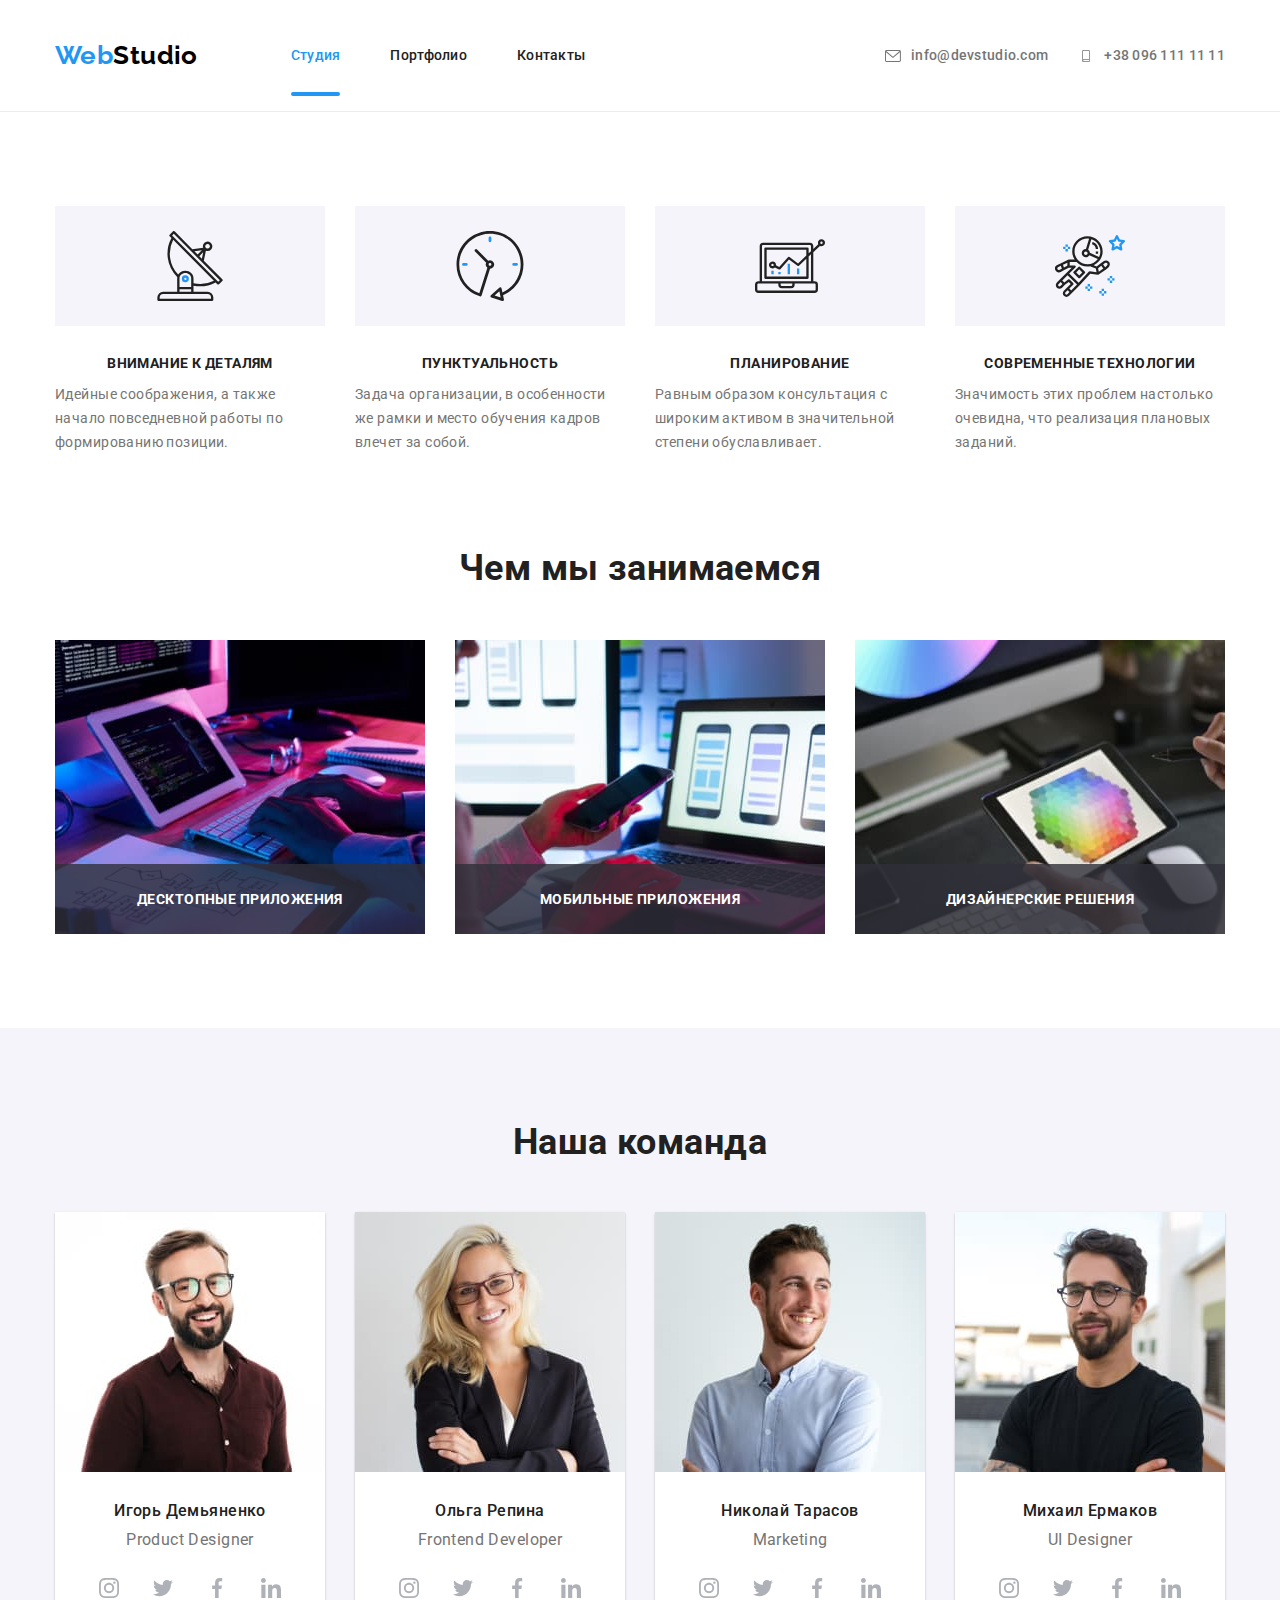
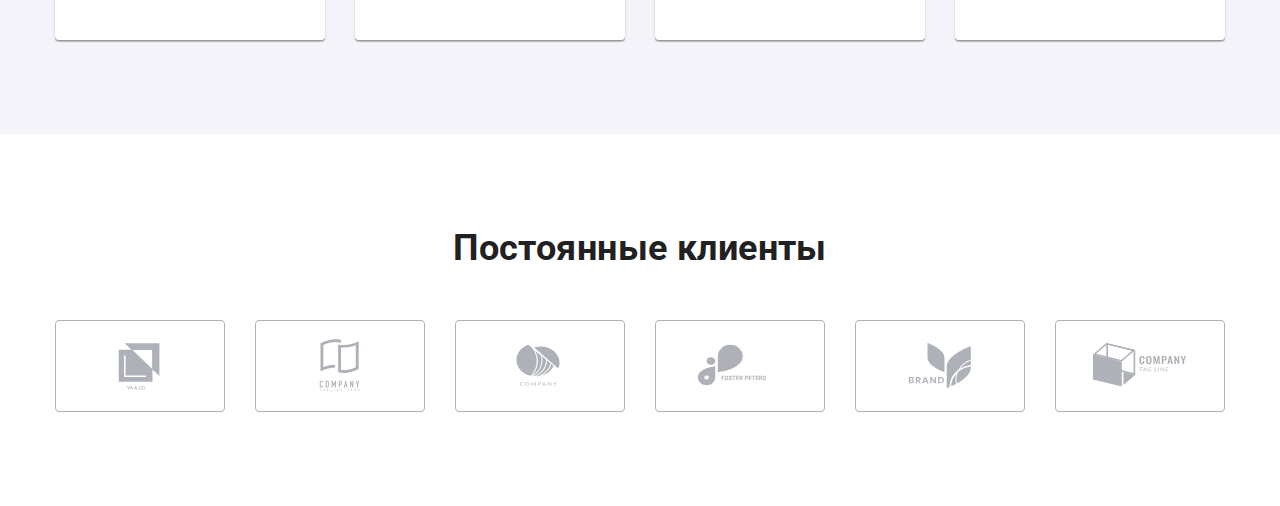
==== commit 06138ed3: "in process..." ====
--- a/index.html
+++ b/index.html
@@ -16,7 +16,6 @@
     <link rel="stylesheet" href="./css/main.css" />
   </head>
   <body>
-
     <!-- header -->
 
     <header class="header">
@@ -27,13 +26,19 @@
           >
 
           <ul class="site-nav">
-            <li  class="site-nav__item">
-              <a href="./index.html" class="site-nav__link site-nav__link_current">Студия</a>
+            <li class="site-nav__item">
+              <a
+                href="./index.html"
+                class="site-nav__link site-nav__link_current"
+                >Студия</a
+              >
             </li>
             <li class="site-nav__item">
               <a href="./portfolio.html" class="site-nav__link">Портфолио</a>
             </li>
-            <li class="site-nav__item"><a href="" class="site-nav__link">Контакты</a></li>
+            <li class="site-nav__item">
+              <a href="" class="site-nav__link">Контакты</a>
+            </li>
           </ul>
         </nav>
 
@@ -55,7 +60,9 @@
             </a>
           </li>
           <li class="contacts-list__item">
-            <a href="tel:+380961111111" class="contacts-list__link contacts-list__link-icon"
+            <a
+              href="tel:+380961111111"
+              class="contacts-list__link contacts-list__link-icon"
               ><svg class="contact-icon" width="16px" height="12px">
                 <use href="./images/sprite.svg#icon-smartphone"></use>
               </svg>
@@ -67,36 +74,60 @@
 
       <div class="mobile-menu" data-menu>
         <div class="container mobile-menu__container">
-            <button class="mobile-menu__close-btn" data-menu-close>
-          <svg class="mobile-menu__close-icon" width="40" height="40">
-            <use href="./images/sprite.svg#icon-close-modal"></use>
-          </svg>
-        </button>
-
-        <ul class="mobile-menu-nav">
-            <li class="mobile-menu-nav__item"><a href="./index.html" class="mobile-menu-nav__link-current"></a>Студия</li>
-            <li class="mobile-menu-nav__item"><a href="./portfolio.html" class="mobile-menu-nav__link"></a>Портфолио</li>
-            <li class="mobile-menu-nav__item"><a href="" class="mobile-menu-nav__link"></a>Контакты</li>
+          <button class="mobile-menu__close-btn" data-menu-close>
+            <svg class="mobile-menu__close-icon" width="40" height="40">
+              <use href="./images/sprite.svg#icon-close-modal"></use>
+            </svg>
+          </button>
+
+          <ul class="mobile-menu-nav">
+            <li class="mobile-menu-nav__item">
+              <a href="./index.html" class="mobile-menu-nav__link-current"></a
+              >Студия
+            </li>
+            <li class="mobile-menu-nav__item">
+              <a href="./portfolio.html" class="mobile-menu-nav__link"></a
+              >Портфолио
+            </li>
+            <li class="mobile-menu-nav__item">
+              <a href="" class="mobile-menu-nav__link"></a>Контакты
+            </li>
           </ul>
 
           <ul class="mobile-menu-contacts">
-            <li class="mobile-menu-contacts__item"><a href="tel:+380961111111" class="mobile-menu-contacts__link">+38 096 111 11 11</a></li>
-            <li class="mobile-menu-contacts__item"><a href="mailto:info@devstudio.com" class="mobile-menu-contacts__link">info@devstudio.com</a></li>
+            <li class="mobile-menu-contacts__item">
+              <a href="tel:+380961111111" class="mobile-menu-contacts__link"
+                >+38 096 111 11 11</a
+              >
+            </li>
+            <li class="mobile-menu-contacts__item">
+              <a
+                href="mailto:info@devstudio.com"
+                class="mobile-menu-contacts__link"
+                >info@devstudio.com</a
+              >
+            </li>
           </ul>
-          
+
           <ul class="mobile-menu-socials">
-            <li class="mobile-menu-socials__item"><a href="" class="mobile-menu-socials__link">Instagram</a></li>
-            <li class="mobile-menu-socials__item"><a href="" class="mobile-menu-socials__link">Twitter</a></li>
-            <li class="mobile-menu-socials__item"><a href="" class="mobile-menu-socials__link">Facebook</a></li>
-            <li class="mobile-menu-socials__item"><a href="" class="mobile-menu-socials__link">LinkedIn</a></li>
+            <li class="mobile-menu-socials__item">
+              <a href="" class="mobile-menu-socials__link">Instagram</a>
+            </li>
+            <li class="mobile-menu-socials__item">
+              <a href="" class="mobile-menu-socials__link">Twitter</a>
+            </li>
+            <li class="mobile-menu-socials__item">
+              <a href="" class="mobile-menu-socials__link">Facebook</a>
+            </li>
+            <li class="mobile-menu-socials__item">
+              <a href="" class="mobile-menu-socials__link">LinkedIn</a>
+            </li>
           </ul>
         </div>
-      
       </div>
     </header>
 
     <main>
-
       <!-- hero -->
 
       <!-- <section class="hero section hero-overlay">
@@ -168,57 +199,92 @@
 
       <!-- about -->
 
-      <!-- <section class="section about">
+      <section class="section about">
         <div class="container">
           <h2 class="about__title">Чем мы занимаемся</h2>
           <ul class="about__list">
             <li>
               <div class="about__thumb">
-                <img 
-                srcset="./images/desktop/services/desktop-app-370/desktop-app-370.jpg 1x, ./images/desktop/services/desktop-app-370/desktop-app-370@2x.jpg 2x"
-                src="./images/" alt="девайс" width="370" />
+                <img
+                  srcset="
+                    ./images/desktop/services/desktop-app-370/desktop-app-370.jpg    1x,
+                    ./images/desktop/services/desktop-app-370/desktop-app-370@2x.jpg 2x
+                  "
+                  src="./images/"
+                  alt="девайс"
+                  width="370"
+                />
                 <p class="about__text">Десктопные приложения</p>
               </div>
             </li>
             <li>
               <div class="about__thumb">
-                <img srcset="./images/desktop/services/mobile-app-370/mobile-app-370.jpg 1x, ./images/desktop/services/mobile-app-370/mobile-app-370@2x.jpg 2x"
-                src="" alt="девайс" width="370" />
+                <img
+                  srcset="
+                    ./images/desktop/services/mobile-app-370/mobile-app-370.jpg    1x,
+                    ./images/desktop/services/mobile-app-370/mobile-app-370@2x.jpg 2x
+                  "
+                  src=""
+                  alt="девайс"
+                  width="370"
+                />
                 <p class="about__text">Мобильные приложения</p>
               </div>
             </li>
             <li>
               <div class="about__thumb">
-                <img srcset="./images/desktop/services/design-solutions-370/design-solutions-370.jpg 1x, ./images/desktop/services/design-solutions-370/design-solutions-370@2x.jpg 2x"
-                src="" alt="девайс" width="370" />
+                <img
+                  srcset="
+                    ./images/desktop/services/design-solutions-370/design-solutions-370.jpg    1x,
+                    ./images/desktop/services/design-solutions-370/design-solutions-370@2x.jpg 2x
+                  "
+                  src=""
+                  alt="девайс"
+                  width="370"
+                />
                 <p class="about__text">Дизайнерские решения</p>
               </div>
             </li>
           </ul>
         </div>
-      </section> -->
+      </section>
 
       <!-- team -->
 
-      <!-- <section class="team section"> -->
+      <section class="team section">
         <div class="container">
           <h2 class="team__title">Наша команда</h2>
           <ul class="team__list">
             <li class="team__list-item">
               <picture>
-                <source 
-                srcset="./images/desktop/team/igor-270/igor-270.jpg 1x, ./images/desktop/team/igor-270/igor-270@2x.jpg 2x" 
-                media="(min-width: 1200px)">
-
-                <source 
-                srcset="./images/tablet/team/igor-354/igor-354.jpg 1x, ./images/tablet/team/igor-354/igor-354@2x.jpg 2x" 
-                media="(min-width: 768px)">
-
-                <source 
-                srcset="./images/mobile/team/igor-450/igor-450.jpg 1x, ./images/mobile/team/igor-450/igor-450@2x.jpg 2x" 
-                media="(min-width: 320px)">
-              <img 
-              src="./images/mobile/team/igor-450/igor-450.jpg" alt="член команды" width="270" />
+                <source
+                  srcset="
+                    ./images/desktop/team/igor-270/igor-270.jpg    1x,
+                    ./images/desktop/team/igor-270/igor-270@2x.jpg 2x
+                  "
+                  media="(min-width: 1200px)"
+                />
+
+                <source
+                  srcset="
+                    ./images/tablet/team/igor-354/igor-354.jpg    1x,
+                    ./images/tablet/team/igor-354/igor-354@2x.jpg 2x
+                  "
+                  media="(min-width: 768px)"
+                />
+
+                <source
+                  srcset="
+                    ./images/mobile/team/igor-450/igor-450.jpg    1x,
+                    ./images/mobile/team/igor-450/igor-450@2x.jpg 2x
+                  "
+                  media="(min-width: 320px)"
+                />
+                <img
+                  src="./images/mobile/team/igor-450/igor-450.jpg"
+                  alt="член команды"
+                  width="270"
+                />
               </picture>
               <h3 class="team__member-title">Игорь Демьяненко</h3>
               <p class="team__descprition">Product Designer</p>
@@ -255,21 +321,34 @@
             </li>
             <li class="team__list-item">
               <picture>
-                <source 
-                srcset="./images/desktop/team/olga-270/olga-270.jpg 1x, ./images/desktop/team/olga-270/olga-270@2x.jpg 2x" 
-                media="(min-width: 1200px)">
-
-                <source 
-                srcset="./images/tablet/team/olga-354/olga-354.jpg 1x, ./images/tablet/team/olga-354/olga-354@2x.jpg 2x" 
-                media="(min-width: 768px)">
-
-                <source 
-                srcset="./images/mobile/team/olga-450/olga-450.jpg 1x, ./images/mobile/team/olga-450/olga-450@2x.jpg 2x" 
-                media="(min-width: 320px)">
-              <img 
-              src="./images/mobile/team/olga-450/olga-450.jpg"
-              alt="член команды" 
-              width="270" />
+                <source
+                  srcset="
+                    ./images/desktop/team/olga-270/olga-270.jpg    1x,
+                    ./images/desktop/team/olga-270/olga-270@2x.jpg 2x
+                  "
+                  media="(min-width: 1200px)"
+                />
+
+                <source
+                  srcset="
+                    ./images/tablet/team/olga-354/olga-354.jpg    1x,
+                    ./images/tablet/team/olga-354/olga-354@2x.jpg 2x
+                  "
+                  media="(min-width: 768px)"
+                />
+
+                <source
+                  srcset="
+                    ./images/mobile/team/olga-450/olga-450.jpg    1x,
+                    ./images/mobile/team/olga-450/olga-450@2x.jpg 2x
+                  "
+                  media="(min-width: 320px)"
+                />
+                <img
+                  src="./images/mobile/team/olga-450/olga-450.jpg"
+                  alt="член команды"
+                  width="270"
+                />
               </picture>
               <h3 class="team__member-title">Ольга Репина</h3>
               <p class="team__descprition">Frontend Developer</p>
@@ -306,17 +385,32 @@
             </li>
             <li class="team__list-item">
               <picture>
-                <source 
-                srcset="./images/desktop/team/nikolay-270/nikolay-270.jpg 1x, ./images/desktop/team/nikolay-270/nikolay-270@2x.jpg 2x" 
-                media="(min-width: 1200px)">
-                <source 
-                srcset="./images/tablet/team/nikolay-354/nikolay-354.jpg 1x, ./images/tablet/team/nikolay-354/nikolay-354@2x.jpg 2x" 
-                media="(min-width: 768px)">
-                <source 
-                srcset="./images/mobile/team/nikolay-450/nikolay-450.jpg 1x, ./images/mobile/team/nikolay-450/nikolay-450@2x.jpg 2x" 
-                media="(min-width: 320px)">
-              <img 
-              src="./images/mobile/team/nikolay-450/nikolay-450.jpg" alt="член команды" width="270" />
+                <source
+                  srcset="
+                    ./images/desktop/team/nikolay-270/nikolay-270.jpg    1x,
+                    ./images/desktop/team/nikolay-270/nikolay-270@2x.jpg 2x
+                  "
+                  media="(min-width: 1200px)"
+                />
+                <source
+                  srcset="
+                    ./images/tablet/team/nikolay-354/nikolay-354.jpg    1x,
+                    ./images/tablet/team/nikolay-354/nikolay-354@2x.jpg 2x
+                  "
+                  media="(min-width: 768px)"
+                />
+                <source
+                  srcset="
+                    ./images/mobile/team/nikolay-450/nikolay-450.jpg    1x,
+                    ./images/mobile/team/nikolay-450/nikolay-450@2x.jpg 2x
+                  "
+                  media="(min-width: 320px)"
+                />
+                <img
+                  src="./images/mobile/team/nikolay-450/nikolay-450.jpg"
+                  alt="член команды"
+                  width="270"
+                />
               </picture>
               <h3 class="team__member-title">Николай Тарасов</h3>
               <p class="team__descprition">Marketing</p>
@@ -353,17 +447,32 @@
             </li>
             <li class="team__list-item">
               <picture>
-                <source 
-                srcset="./images/desktop/team/mykhail-270/mykhail-270.jpg 1x, ./images/desktop/team/mykhail-270/mykhail-270@2x.jpg 2x" 
-                media="(min-width: 1200px)">
-                <source 
-                srcset="./images/tablet/team/mykhail-354/mykhail-354.jpg 1x, ./images/tablet/team/mykhail-354/mykhail-354@2x.jpg 2x" 
-                media="(min-width: 768px)">
-                <source 
-                srcset="./images/mobile/team/mykhail-450/mykhail-450.jpg 1x, ./images/mobile/team/mykhail-450/mykhail-450@2x.jpg 2x" 
-                media="(min-width: 320px)">
-              <img 
-              src="./images/mobile/team/mykhail-450/mykhail-450.jpg" alt="член команды" width="270" />
+                <source
+                  srcset="
+                    ./images/desktop/team/mykhail-270/mykhail-270.jpg    1x,
+                    ./images/desktop/team/mykhail-270/mykhail-270@2x.jpg 2x
+                  "
+                  media="(min-width: 1200px)"
+                />
+                <source
+                  srcset="
+                    ./images/tablet/team/mykhail-354/mykhail-354.jpg    1x,
+                    ./images/tablet/team/mykhail-354/mykhail-354@2x.jpg 2x
+                  "
+                  media="(min-width: 768px)"
+                />
+                <source
+                  srcset="
+                    ./images/mobile/team/mykhail-450/mykhail-450.jpg    1x,
+                    ./images/mobile/team/mykhail-450/mykhail-450@2x.jpg 2x
+                  "
+                  media="(min-width: 320px)"
+                />
+                <img
+                  src="./images/mobile/team/mykhail-450/mykhail-450.jpg"
+                  alt="член команды"
+                  width="270"
+                />
               </picture>
               <h3 class="team__member-title">Михаил Ермаков</h3>
               <p class="team__descprition">UI Designer</p>
@@ -451,7 +560,7 @@
           </li>
         </ul>
       </div>
-    </section> 
+    </section>
 
     <!-- footer -->
 
--- a/css/main.css
+++ b/css/main.css
@@ -124,6 +124,12 @@
   overflow: hidden;
 }
 
+@media screen and (max-width: 1200px) {
+  .about {
+    display: none;
+  }
+}
+
 .about {
   padding-top: 0;
 }
@@ -162,24 +168,20 @@
 @media screen and (min-width: 1200px) {
   .advantages__list {
     display: flex;
+    gap: 30px;
   }
   .advantages__list .advantages__list_item {
     width: 270px;
-  }
-  .advantages__list_item:nth-child(-n+4) {
-    margin-right: 30px;
-  }
-  .advantages__list_item:last-child {
-    margin-right: 0;
   }
 }
 @media screen and (min-width: 768px) {
   .advantages__list {
     display: flex;
     flex-wrap: wrap;
+    gap: 30px;
   }
   .advantages__list_item {
-    width: 50%;
+    width: calc((100% - 60px) / 2);
   }
 }
 .advantages__icon {
@@ -222,10 +224,18 @@
   gap: 30px;
 }
 
+@media screen and (max-width: 1199px) {
+  .clients-list {
+    flex-wrap: wrap;
+  }
+}
 .clients-item {
-  width: calc((100% - 150px) / 6);
-  flex-wrap: wrap;
   width: 210px;
+}
+@media screen and (min-width: 768px) {
+  .clients-item {
+    width: calc((100% - 90px) / 3);
+  }
 }
 
 .clients-link {
@@ -430,6 +440,11 @@
   padding: 0;
   height: 40px;
 }
+@media screen and (min-width: 768px) {
+  .mobile-menu-open {
+    display: none;
+  }
+}
 
 .header {
   padding: 24px 0;
@@ -466,10 +481,96 @@
   color: var(--accent-color);
 }
 
+.page-header {
+  display: flex;
+}
+
+.site-nav__link {
+  color: var(--primary-text-color);
+  position: relative;
+}
+
+.site-nav__link {
+  font-weight: 500;
+  line-height: 1.14;
+  letter-spacing: 0.02em;
+  transition-property: color;
+  transition-duration: var(--transition-duration);
+  transition-timing-function: var(--transition-timing-function);
+}
+
+.site-nav__link_current.site-nav__link::after {
+  content: "";
+  position: absolute;
+  display: block;
+  margin-top: 28px;
+  width: 100%;
+  height: 4px;
+  background-color: var(--accent-color);
+  border-radius: 2px;
+}
+
+.contacts-list,
+.site-nav__link {
+  color: var(--text-color);
+}
+
+.site-nav__link {
+  color: var(--primary-text-color);
+}
+.site-nav__link:hover, .site-nav__link:focus {
+  color: var(--accent-color);
+}
+
+.site-nav .site-nav__item {
+  margin-right: 50px;
+}
+.site-nav .site-nav__item:last-child {
+  margin-right: 0;
+}
+
 .site-nav .site-nav__link_current {
   color: var(--accent-color);
 }
 
+.contacts-list__link:hover, .contacts-list__link:focus {
+  color: var(--accent-color);
+}
+
+@media screen and (min-width: 1200px) {
+  .contacts-list .contacts-list__item + .contacts-list__item {
+    margin-left: 30px;
+  }
+  .site-nav {
+    display: flex;
+  }
+  .header-nav {
+    display: flex;
+    align-items: center;
+  }
+  .contacts-list {
+    display: flex;
+    margin-left: auto;
+    align-items: center;
+  }
+}
+@media screen and (min-width: 768px) {
+  .header-nav {
+    display: flex;
+    align-items: center;
+    justify-content: center;
+  }
+  .contacts-list__link-icon {
+    margin-left: 10px;
+  }
+  .contact-icon {
+    margin-right: 10px;
+    fill: var(--text-color);
+  }
+  .contacts-list__link:hover .contact-icon, .contacts-list__link:focus .contact-icon {
+    fill: var(--accent-color);
+  }
+}
 .hero {
   padding: 200px 0;
   text-align: center;
@@ -911,6 +1012,7 @@
 }
 
 .mobile-menu__close-btn {
+  margin-top: 30px;
   position: absolute;
   top: 10px;
   right: 15px;
@@ -919,6 +1021,12 @@
   padding: 0%;
   line-height: 0;
   cursor: pointer;
+  transition-property: fill;
+  transition-duration: var(--transition-duration);
+  transition-timing-function: var(--transition-timing-function);
+}
+.mobile-menu__close-btn:hover, .mobile-menu__close-btn:focus {
+  fill: var(--accent-color);
 }
 
 .mobile-menu-nav__item {
@@ -929,27 +1037,40 @@
   color: #212121;
   cursor: pointer;
 }
+.mobile-menu-nav__item:hover, .mobile-menu-nav__item:focus {
+  color: var(--accent-color);
+}
 
 .mobile-menu-nav__item:not(:last-child) {
   margin-bottom: 32px;
 }
 
-.mobile-menu-nav__item:hover,
-.mobile-menu-nav__item:focus {
-  color: var(--accent-color);
-}
-
 .mobile-menu-nav__item:last-child {
   margin-bottom: 302px;
 }
 
-.mobile-menu-nav__link {
+.mobile-menu-nav__item {
   transition-property: color;
   transition-duration: var(--transition-duration);
   transition-timing-function: var(--transition-timing-function);
 }
 
 .mobile-menu-nav__link-current {
+  color: var(--accent-color);
+}
+
+.mobile-menu-contacts__link {
+  transition-property: color;
+  transition-duration: var(--transition-duration);
+  transition-timing-function: var(--transition-timing-function);
+  color: var(--text-color);
+}
+.mobile-menu-contacts__link:hover, .mobile-menu-contacts__link:focus {
+  color: var(--accent-color);
+}
+
+.mobile-menu-contacts__item:hover,
+.mobile-menu-contacts__item:focus {
   color: var(--accent-color);
 }
 
@@ -976,7 +1097,7 @@
   font-size: 18px;
   line-height: 22px;
   letter-spacing: 0.02em;
-  color: #2196f3;
+  color: var(--accent-color);
 }
 
 .mobile-menu-socials__item:not(:last-child) {
@@ -987,6 +1108,6 @@
   display: flex;
 }
 
-.site-nav .site-nav__link_current {
-  color: var(--accent-color);
+.mobile-menu-socials__link {
+  color: inherit;
 }/*# sourceMappingURL=main.css.map */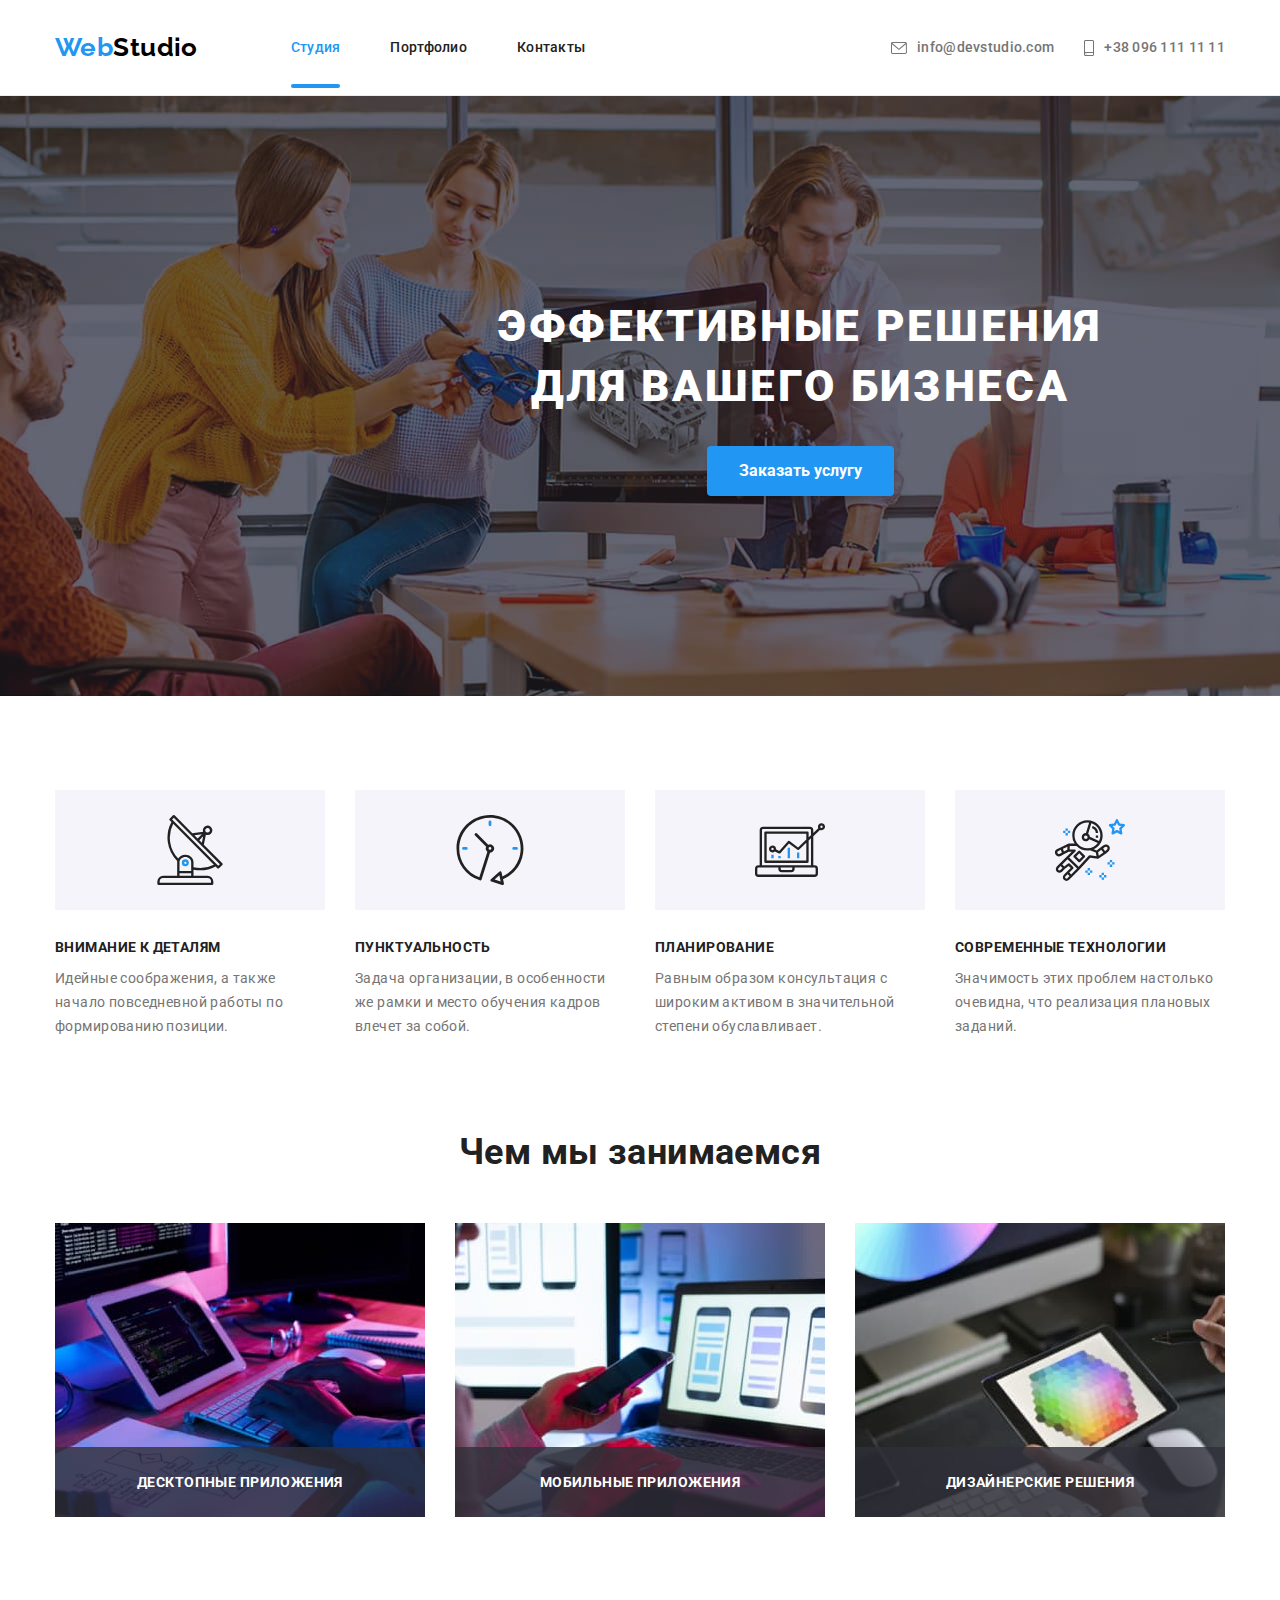
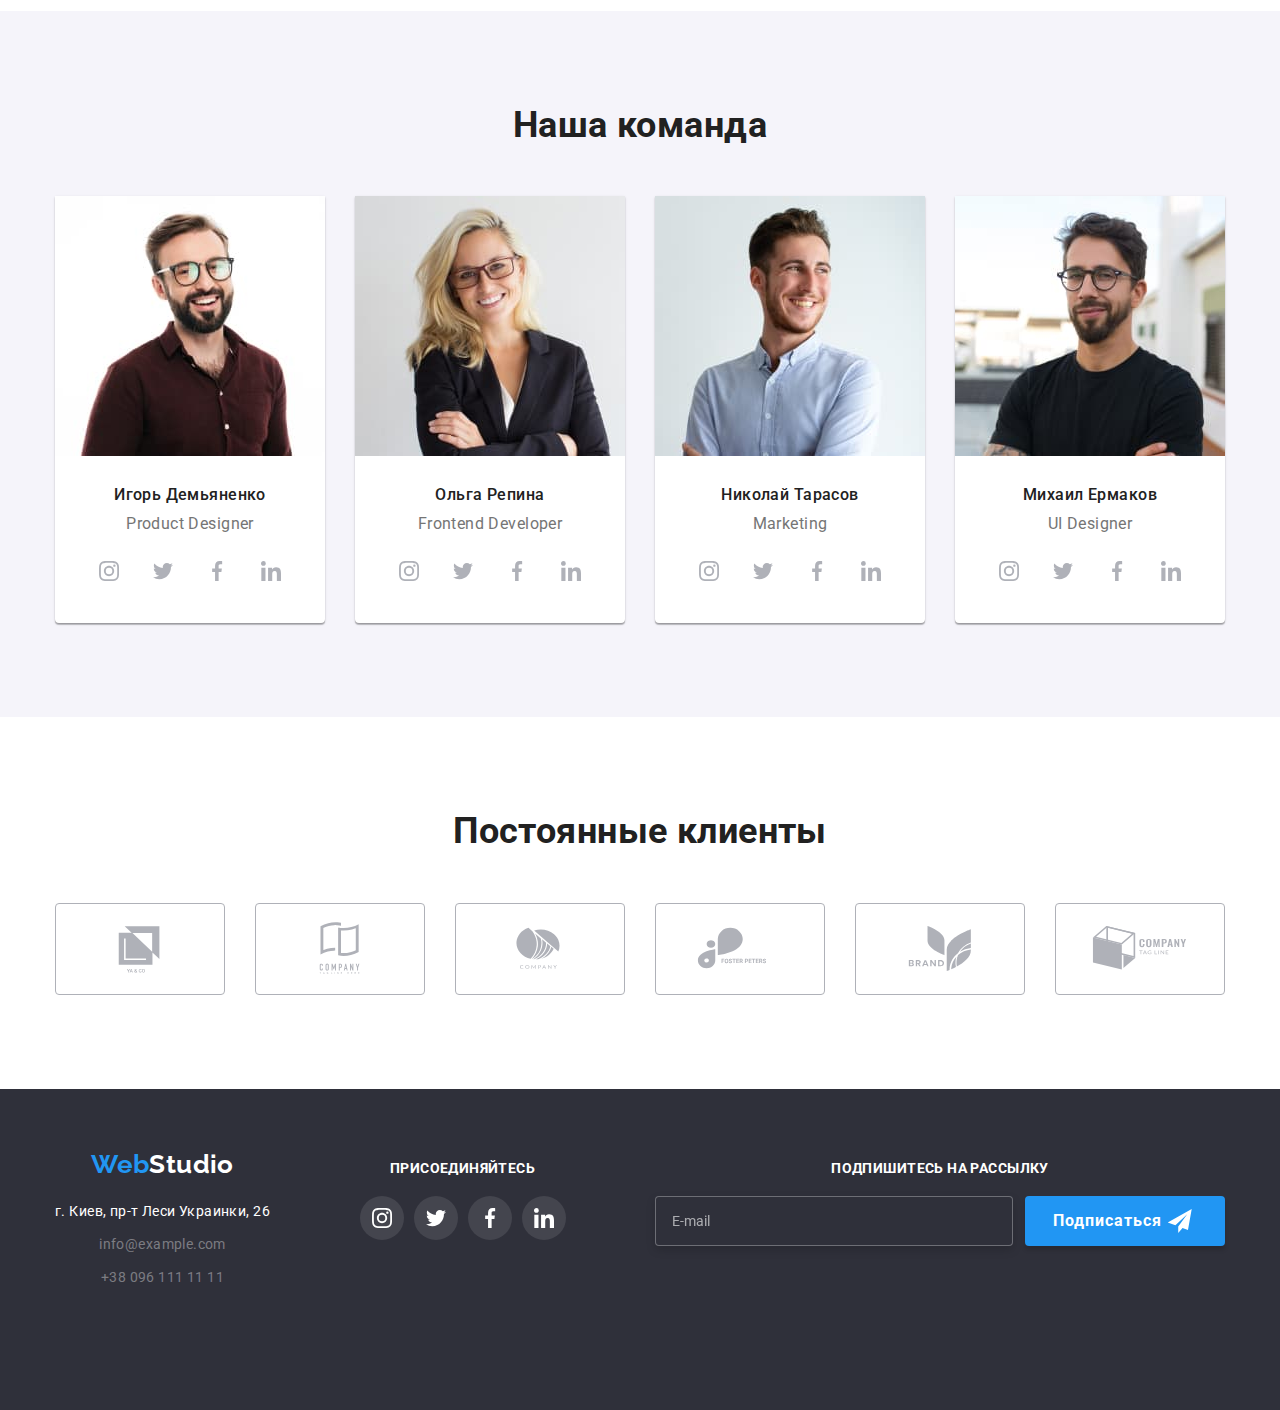
==== commit 8edade61: "." ====
--- a/index.html
+++ b/index.html
@@ -63,7 +63,7 @@
             <a
               href="tel:+380961111111"
               class="contacts-list__link contacts-list__link-icon"
-              ><svg class="contact-icon" width="16px" height="12px">
+              ><svg class="contact-icon" width="10px" height="16px">
                 <use href="./images/sprite.svg#icon-smartphone"></use>
               </svg>
               +38 096 111 11 11
@@ -126,18 +126,17 @@
         </div>
       </div>
     </header>
-
     <main>
       <!-- hero -->
 
-      <!-- <section class="hero section hero-overlay">
+      <section class="hero section hero-overlay">
         <div class="container">
           <h1 class="hero__title">Эффективные решения для вашего бизнеса</h1>
           <button type="button" class="hero__button" data-modal-open>
             Заказать услугу
           </button>
         </div>
-      </section> -->
+      </section>
 
       <!-- advantages -->
 
@@ -564,7 +563,7 @@
 
     <!-- footer -->
 
-    <!-- <footer class="footer">
+    <footer class="footer">
       <div class="container">
         <div class="footer-address">
           <a href="./index.html" class="logo footer_addresss_logo">
@@ -724,7 +723,7 @@
         </div>
       </div>
       </div>
-    </footer> -->
+    </footer>
     <script src="./js/mobile-menu.js"></script>
     <script src="./js/modal.js"></script>
   </body>
--- a/css/main.css
+++ b/css/main.css
@@ -83,6 +83,10 @@
 @media screen and (min-width: 1200px) {
   .container {
     width: 1200px;
+    margin-left: auto;
+    margin-right: auto;
+    padding-left: 15px;
+    padding-right: 15px;
   }
 }
 .mobile-menu__container {
@@ -165,6 +169,16 @@
   justify-content: space-between;
 }
 
+.advantages__list {
+  margin-left: auto;
+  margin-right: auto;
+}
+
+.advantages__list_item {
+  margin-left: auto;
+  margin-right: auto;
+}
+
 @media screen and (min-width: 1200px) {
   .advantages__list {
     display: flex;
@@ -194,7 +208,6 @@
 }
 
 .advantages__title {
-  text-align: center;
   margin-bottom: 10px;
   font-weight: 700;
   font-size: 14px;
@@ -202,6 +215,11 @@
   text-transform: uppercase;
   color: var(--primary-text-color);
 }
+@media screen and (max-width: 767px) {
+  .advantages__title {
+    text-align: center;
+  }
+}
 
 .advantages__description {
   margin-bottom: 0;
@@ -230,7 +248,7 @@
   }
 }
 .clients-item {
-  width: 210px;
+  width: calc((100% - 60px) / 2);
 }
 @media screen and (min-width: 768px) {
   .clients-item {
@@ -300,12 +318,26 @@
 }
 
 .footer .container {
-  display: flex;
   align-items: baseline;
   justify-content: space-between;
 }
+@media screen and (min-width: 768px) {
+  .footer .container {
+    display: flex;
+    flex-wrap: wrap;
+    justify-content: space-around;
+  }
+}
+@media screen and (min-width: 1200px) {
+  .footer .container {
+    display: flex;
+    flex-wrap: wrap;
+    justify-content: space-between;
+  }
+}
 
 .footer-social-title {
+  text-align: center;
   margin-top: 0;
   margin-bottom: 20px;
   font-size: 14px;
@@ -315,15 +347,20 @@
 }
 
 .footer-social-list {
-  gap: 10px;
+  text-align: center;
   display: flex;
   justify-content: center;
+  align-items: center;
+  margin-bottom: 60px;
 }
 
 .footer-social-item {
   width: 44px;
   height: 44px;
 }
+.footer-social-item:not(:last-child) {
+  margin-right: 10px;
+}
 
 .footer-social-link {
   width: 100%;
@@ -331,6 +368,7 @@
   display: flex;
   justify-content: center;
   align-items: center;
+  gap: 10px;
   border-radius: 50%;
   transition-property: background-color;
   transition-duration: var(--transition-duration);
@@ -344,6 +382,7 @@
 }
 
 .footer-form-text {
+  text-align: center;
   font-weight: 700;
   font-size: 14px;
   line-height: 16px;
@@ -353,20 +392,38 @@
   margin-bottom: 20px;
 }
 
-.footer-form {
-  display: flex;
+@media screen and (min-width: 768px) {
+  .footer-form {
+    text-align: center;
+  }
+}
+@media screen and (min-width: 1200px) {
+  .footer-form {
+    display: flex;
+  }
 }
 
 .footer-form-input {
+  width: 100%;
+  margin-left: auto;
+  margin-right: auto;
   padding: 15px 16px 15px 16px;
-  width: 358px;
   height: 50px;
   border: 1px solid rgba(255, 255, 255, 0.3);
   filter: drop-shadow(0px 4px 4px rgba(0, 0, 0, 0.15));
   border-radius: 4px;
   background-color: var(--sections-color);
-  margin-right: 12px;
   color: var(--background-color);
+}
+@media screen and (min-width: 768px) {
+  .footer-form-input {
+    width: 450px;
+  }
+}
+@media screen and (min-width: 1200px) {
+  .footer-form-input {
+    width: 358px;
+  }
 }
 
 .footer-form-input::placeholder {
@@ -382,6 +439,9 @@
 }
 
 .footer-button {
+  margin-top: 20px;
+  margin-left: auto;
+  margin-right: auto;
   cursor: pointer;
   width: 200px;
   height: 50px;
@@ -401,6 +461,12 @@
   display: flex;
   align-items: center;
 }
+@media screen and (min-width: 1200px) {
+  .footer-button {
+    margin-top: 0;
+    margin-left: 12px;
+  }
+}
 
 .footer-button:hover, .footer-button:focus {
   background-color: #188ce8;
@@ -416,6 +482,11 @@
 
 .icon-send {
   fill: var(--background-color);
+}
+
+.footer-address {
+  text-align: center;
+  margin-bottom: 60px;
 }
 
 @media screen and (max-width: 767px) {
@@ -424,6 +495,12 @@
   }
   .contacts-list {
     display: none;
+  }
+}
+@media screen and (min-width: 768px) {
+  .site-nav {
+    display: flex;
+    align-items: center;
   }
 }
 .page-header {
@@ -446,8 +523,13 @@
   }
 }
 
+@media screen and (min-width: 768px) {
+  .header {
+    padding-top: 16px;
+    padding-bottom: 16px;
+  }
+}
 .header {
-  padding: 24px 0;
   background-color: var(--background-color);
   border-bottom: 1px solid #ececec;
 }
@@ -455,9 +537,6 @@
   color: #000000;
 }
 .header .contacts-list__link {
-  display: flex;
-  justify-content: center;
-  align-items: center;
   font-weight: 500;
   line-height: 1.14;
   letter-spacing: 0.02em;
@@ -468,6 +547,12 @@
   margin-left: 0;
 }
 
+@media screen and (min-width: 768px) {
+  .contacts-list__link {
+    display: flex;
+    align-items: center;
+  }
+}
 .logo {
   display: inline-block;
   margin-right: 93px;
@@ -533,10 +618,30 @@
   color: var(--accent-color);
 }
 
+@media screen and (min-width: 1200px) {
+  .contacts-list {
+    display: flex;
+    margin-left: auto;
+    align-items: center;
+  }
+}
 .contacts-list__link:hover, .contacts-list__link:focus {
   color: var(--accent-color);
 }
 
+.contact-icon {
+  margin-right: 10px;
+  fill: var(--text-color);
+}
+.contacts-list__link:hover .contact-icon, .contacts-list__link:focus .contact-icon {
+  fill: var(--accent-color);
+}
+
+@media screen and (max-width: 1199px) {
+  .contacts-list .contacts-list__item + .contacts-list__item {
+    margin-top: 10px;
+  }
+}
 @media screen and (min-width: 1200px) {
   .contacts-list .contacts-list__item + .contacts-list__item {
     margin-left: 30px;
@@ -570,37 +675,76 @@
   .contacts-list__link:hover .contact-icon, .contacts-list__link:focus .contact-icon {
     fill: var(--accent-color);
   }
+  .contacts-list {
+    align-items: center;
+    margin-left: auto;
+  }
 }
 .hero {
-  padding: 200px 0;
+  padding: 120px 0;
   text-align: center;
   background: var(--sections-color);
 }
+@media screen and (min-width: 1200px) {
+  .hero {
+    padding: 200px;
+  }
+}
 
 .hero-overlay {
-  max-width: 1600px;
-  height: 600px;
   margin-left: auto;
   margin-right: auto;
   background-color: #c4c4c4;
-  background-image: linear-gradient(to right, rgba(47, 48, 58, 0.4), rgba(47, 48, 58, 0.4)), url(./);
+  background-image: linear-gradient(to right, rgba(47, 48, 58, 0.4), rgba(47, 48, 58, 0.4)), url(../../images/mobile/hero/hero-480/hero-480.jpg);
   background-position: center;
   background-repeat: no-repeat;
   background-size: cover;
 }
+@media screen and (min-width: 768px) {
+  .hero-overlay {
+    background-image: linear-gradient(to right, rgba(47, 48, 58, 0.4), rgba(47, 48, 58, 0.4)), url(../../images/tablet/hero/hero-768.jpg);
+  }
+}
+@media screen and (min-width: 1200px) {
+  .hero-overlay {
+    background-image: linear-gradient(to right, rgba(47, 48, 58, 0.4), rgba(47, 48, 58, 0.4)), url(../../images/desktop/hero/hero-1600.jpg);
+  }
+}
 
 .hero__title {
-  width: 696px;
-  margin-left: auto;
-  margin-right: auto;
-  margin-bottom: 30px;
   font-weight: 900;
-  font-size: 44px;
-  line-height: 1.36;
+  font-size: 26px;
+  line-height: 42px;
   text-align: center;
   letter-spacing: 0.06em;
   text-transform: uppercase;
   color: var(--background-color);
+  margin-bottom: 30px;
+}
+@media screen and (min-width: 768px) {
+  .hero__title {
+    margin-left: auto;
+    margin-right: auto;
+    width: 360px;
+    font-size: 26px;
+    font-weight: 900;
+    line-height: 1.6153846154;
+    text-align: center;
+    letter-spacing: 0.06em;
+    text-transform: uppercase;
+    color: var(--background-color);
+  }
+}
+@media screen and (min-width: 1200px) {
+  .hero__title {
+    width: 696px;
+    font-size: 44px;
+    font-weight: 900;
+    line-height: 1.3636363636;
+    text-align: center;
+    letter-spacing: 0.06em;
+    text-transform: uppercase;
+  }
 }
 
 .hero .hero__button {
@@ -1011,8 +1155,18 @@
   pointer-events: auto;
 }
 
+.mobile-menu-open {
+  cursor: pointer;
+  transition-property: fill;
+  transition-duration: var(--transition-duration);
+  transition-timing-function: var(--transition-timing-function);
+}
+.mobile-menu-open:hover, .mobile-menu-open:focus {
+  fill: var(--accent-color);
+}
+
 .mobile-menu__close-btn {
-  margin-top: 30px;
+  margin-top: 10px;
   position: absolute;
   top: 10px;
   right: 15px;
@@ -1099,8 +1253,17 @@
   letter-spacing: 0.02em;
   color: var(--accent-color);
 }
-
-.mobile-menu-socials__item:not(:last-child) {
+.mobile-menu-socials__item:not(:first-child)::before {
+  content: "";
+  border: 1px solid rgba(33, 33, 33, 0.2);
+  transform: rotate(90deg);
+  width: 22px;
+  height: 0;
+  margin-left: 10px;
+  margin-right: 10px;
+}
+
+.mobile-menu-socials__item .mobile-menu-socials__item:not(:last-child) {
   margin-right: 20px;
 }
 
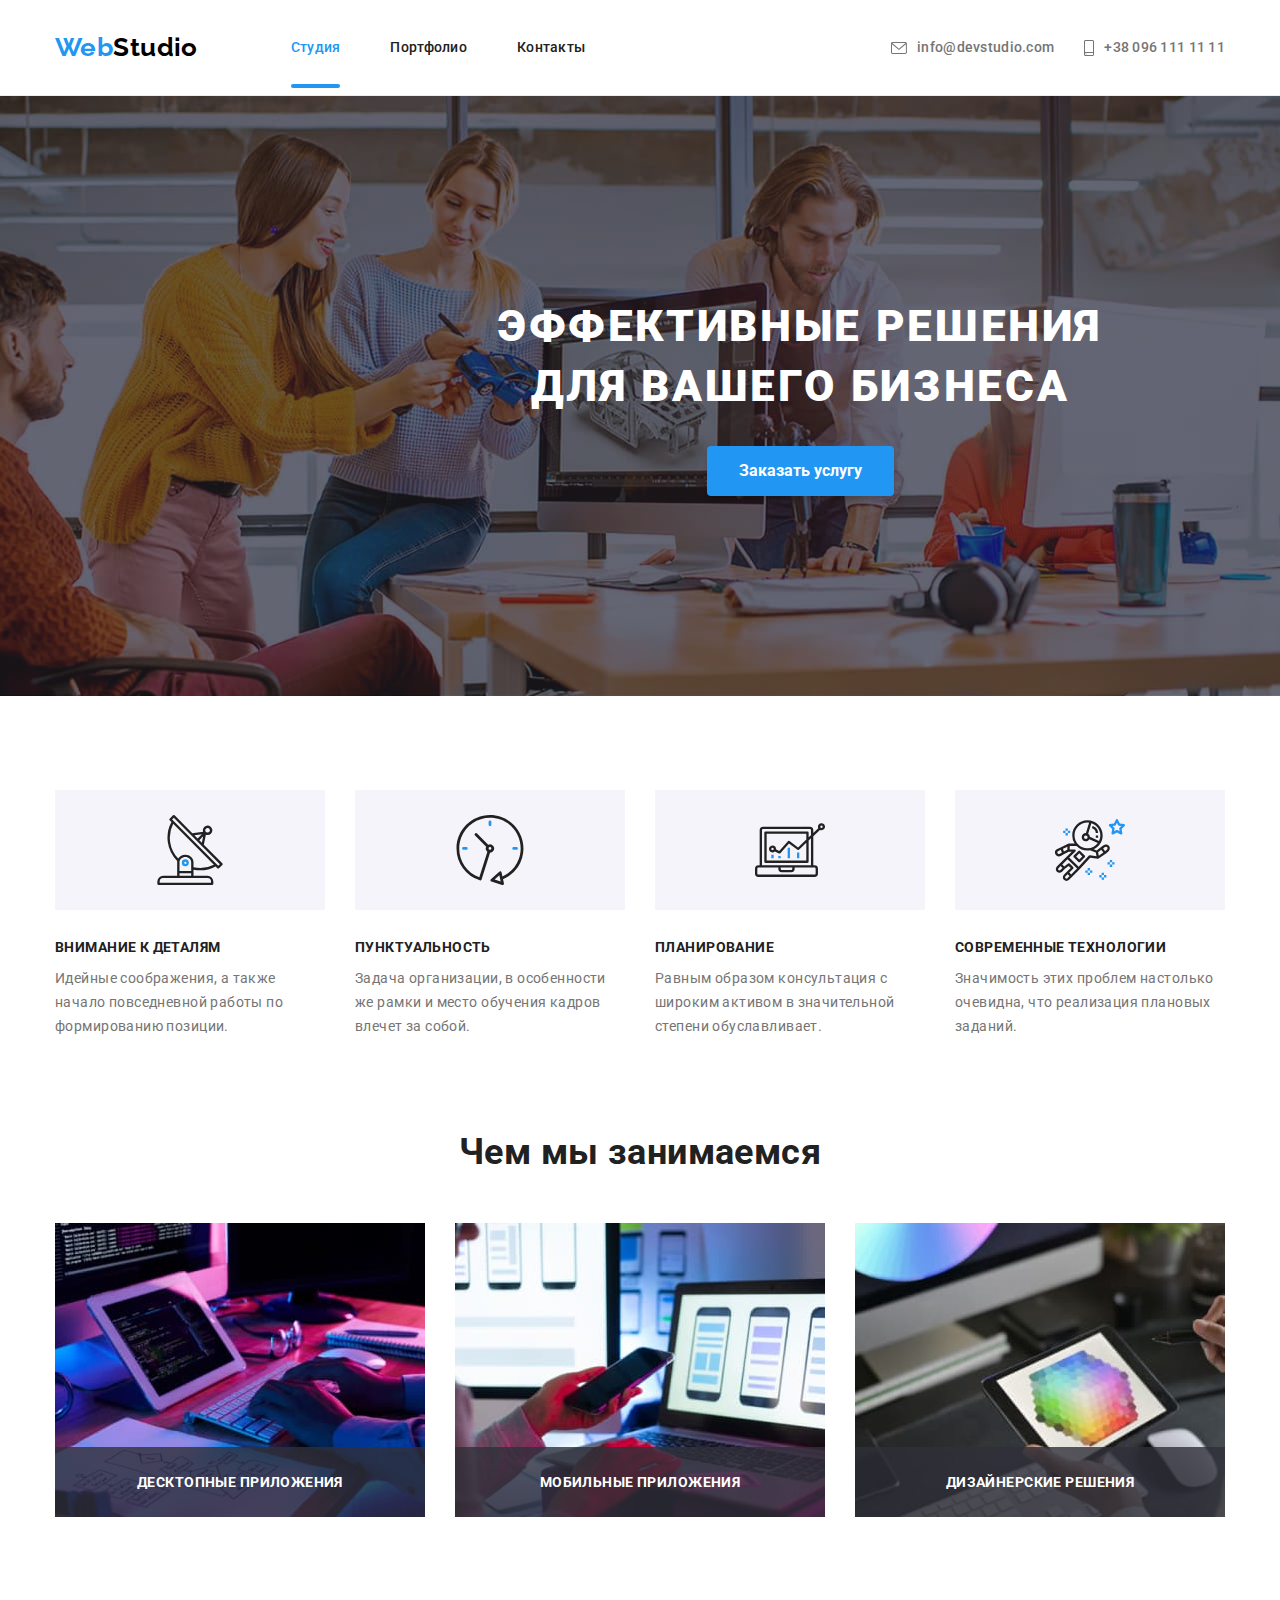
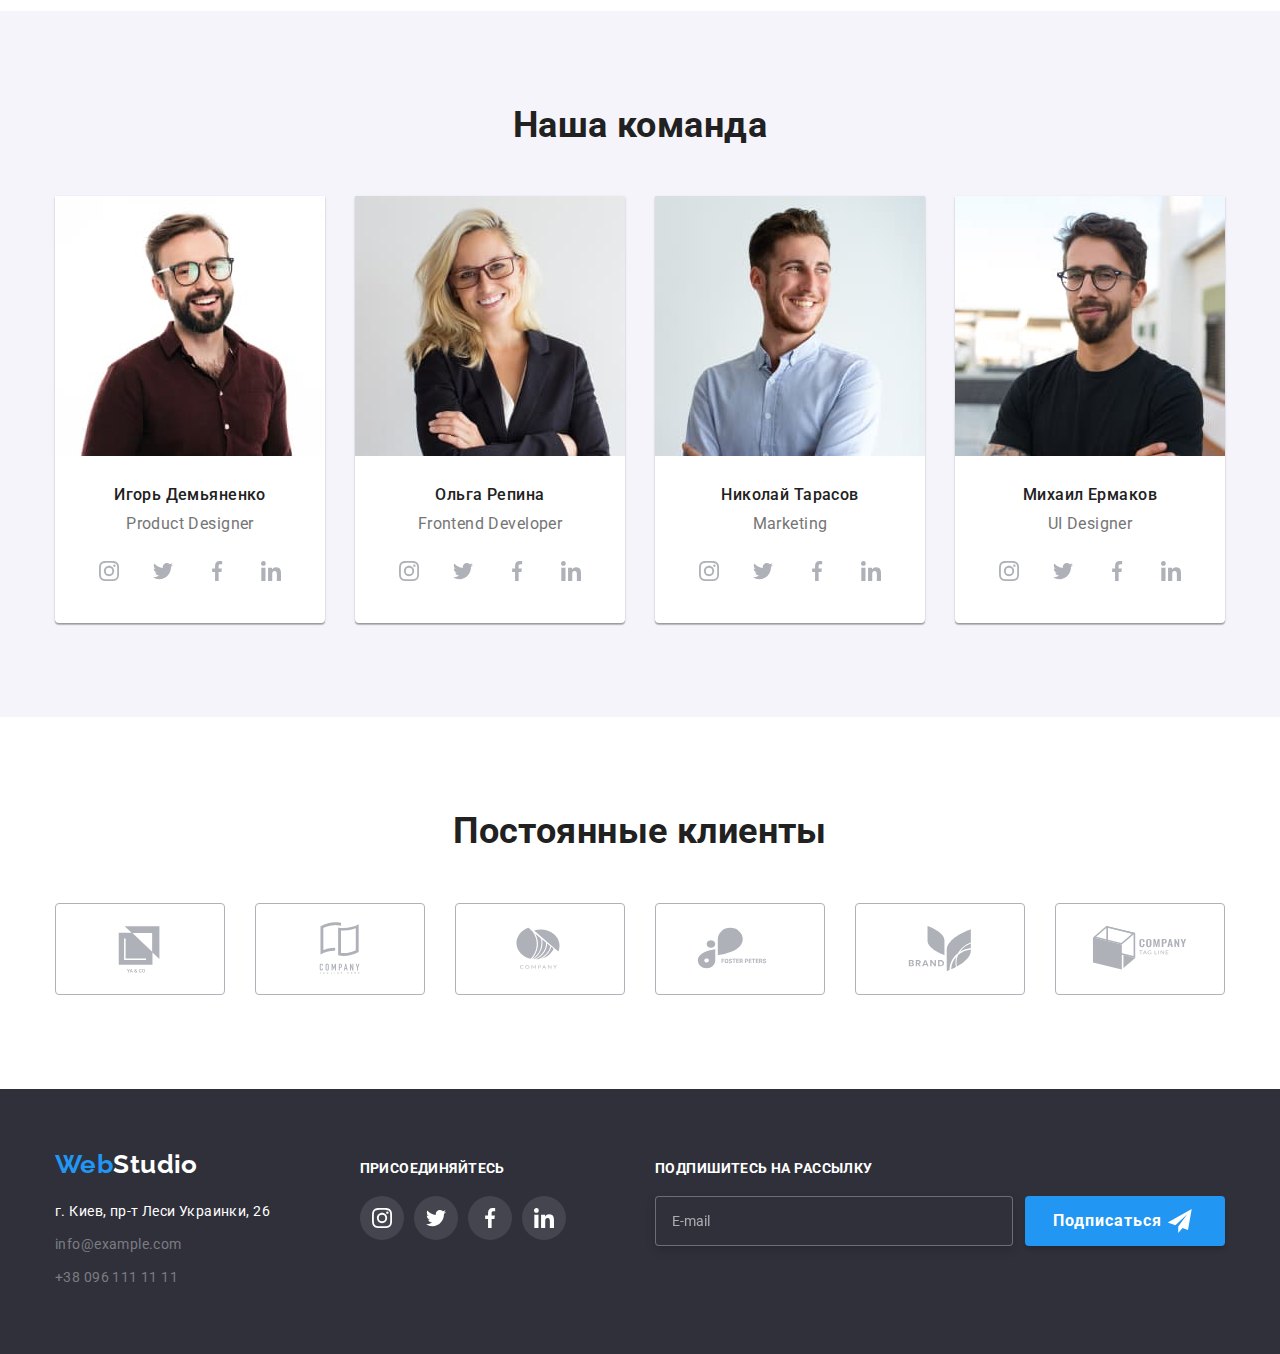
==== commit 7b00efb5: "add" ====
--- a/index.html
+++ b/index.html
@@ -96,7 +96,7 @@
 
           <ul class="mobile-menu-contacts">
             <li class="mobile-menu-contacts__item">
-              <a href="tel:+380961111111" class="mobile-menu-contacts__link"
+              <a href="tel:+380961111111" class="mobile-menu-contacts__link-blue"
                 >+38 096 111 11 11</a
               >
             </li>
--- a/css/main.css
+++ b/css/main.css
@@ -247,8 +247,10 @@
     flex-wrap: wrap;
   }
 }
-.clients-item {
-  width: calc((100% - 60px) / 2);
+@media screen and (max-width: 767px) {
+  .clients-item {
+    width: calc((100% - 30px) / 2);
+  }
 }
 @media screen and (min-width: 768px) {
   .clients-item {
@@ -277,6 +279,11 @@
 .footer {
   padding: 60px 0;
   background-color: var(--sections-color);
+}
+@media screen and (min-width: 1200px) {
+  .footer {
+    height: 265px;
+  }
 }
 
 .footer .logo {
@@ -344,6 +351,11 @@
   line-height: 1, 1;
   text-transform: uppercase;
   color: var(--background-color);
+}
+@media screen and (min-width: 1200px) {
+  .footer-social-title {
+    text-align: left;
+  }
 }
 
 .footer-social-list {
@@ -390,6 +402,11 @@
   text-transform: uppercase;
   color: var(--background-color);
   margin-bottom: 20px;
+}
+@media screen and (min-width: 1200px) {
+  .footer-form-text {
+    text-align: left;
+  }
 }
 
 @media screen and (min-width: 768px) {
@@ -484,11 +501,12 @@
   fill: var(--background-color);
 }
 
-.footer-address {
-  text-align: center;
-  margin-bottom: 60px;
-}
-
+@media screen and (max-width: 1199px) {
+  .footer-address {
+    text-align: center;
+    margin-bottom: 60px;
+  }
+}
 @media screen and (max-width: 767px) {
   .site-nav {
     display: none;
@@ -688,6 +706,8 @@
 @media screen and (min-width: 1200px) {
   .hero {
     padding: 200px;
+    max-width: 1600px;
+    margin-left: auto;
   }
 }
 
@@ -803,9 +823,32 @@
   top: 50%;
   left: 50%;
   transform: translate(-50%, -50%) scale(1);
-  width: 528px;
   background: var(--background-color);
   transition: transform var(--transition-duration) var(--transition-timing-function);
+}
+@media screen and (max-width: 366px) {
+  .modal {
+    max-width: 450px;
+    width: calc(100% - 30px);
+  }
+}
+@media screen and (min-width: 367px) and (max-width: 767px) {
+  .modal {
+    max-width: 450px;
+    width: calc(100% - 30px);
+  }
+}
+@media screen and (min-width: 768px) {
+  .modal {
+    width: calc(100% - 159px);
+    max-width: 450px;
+  }
+}
+@media screen and (min-width: 1200px) {
+  .modal {
+    max-width: 528px;
+    height: 580px;
+  }
 }
 
 .backdrop.is-hidden {
@@ -939,9 +982,27 @@
   justify-content: center;
   margin-bottom: 30px;
   font-weight: 400;
-  font-size: 14px;
-  line-height: 1.7;
+  font-size: 12px;
+  line-height: 14px;
   color: var(--text-color);
+}
+@media screen and (min-width: 1200px) {
+  .modal-form-check-desc {
+    font-size: 14px;
+    line-height: 1.7;
+  }
+}
+@media screen and (min-width: 768px) {
+  .modal-form-check-desc {
+    flex-wrap: wrap;
+    letter-spacing: 0.03em;
+  }
+}
+@media screen and (min-width: 367px) and (max-width: 767px) {
+  .modal-form-check-desc {
+    flex-wrap: wrap;
+    letter-spacing: 0.03em;
+  }
 }
 
 .modal-form-check-desc::before {
@@ -1223,6 +1284,10 @@
   color: var(--accent-color);
 }
 
+.mobile-menu-contacts__item:first-child {
+  color: var(--accent-color);
+}
+
 .mobile-menu-contacts__item:hover,
 .mobile-menu-contacts__item:focus {
   color: var(--accent-color);
@@ -1273,4 +1338,12 @@
 
 .mobile-menu-socials__link {
   color: inherit;
+}
+
+.mobile-menu-contacts:first-child {
+  color: var(--accent-color);
+}
+
+.mobile-menu-contacts__link-blue {
+  color: var(--accent-color);
 }/*# sourceMappingURL=main.css.map */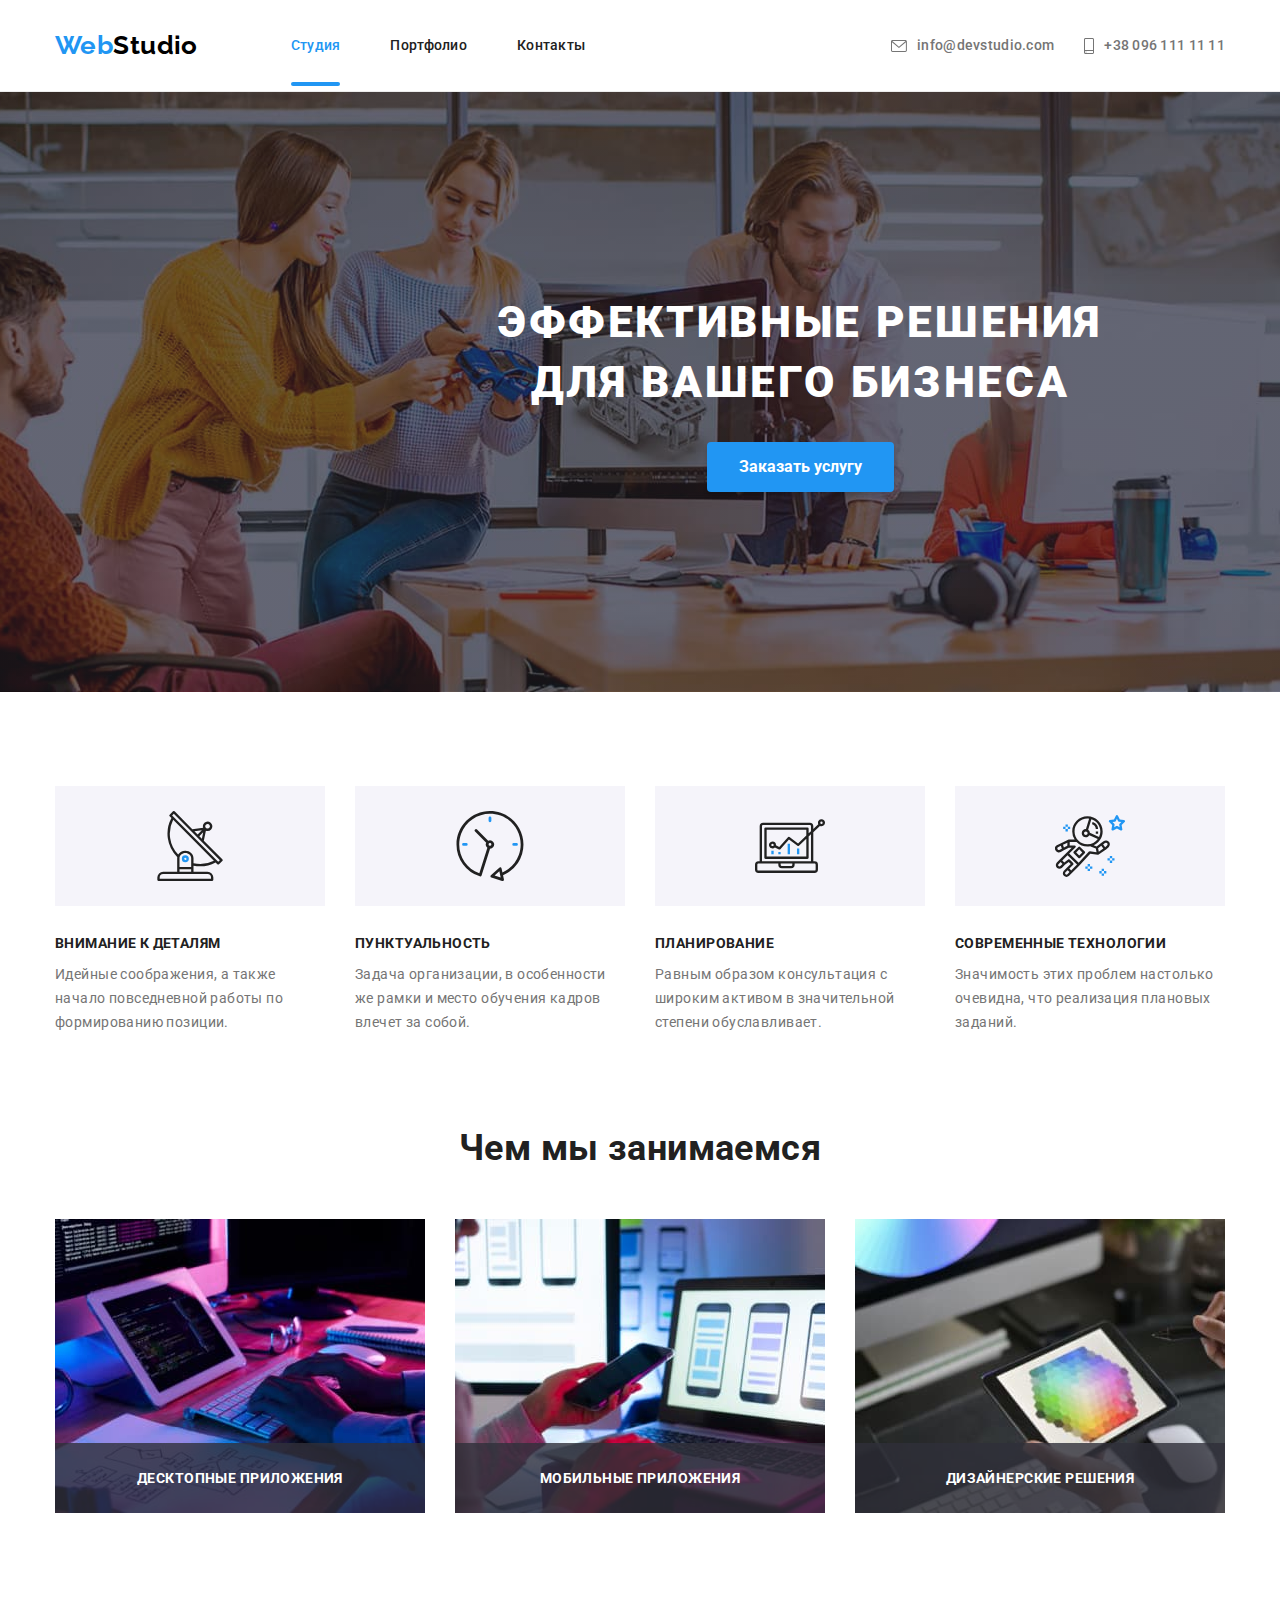
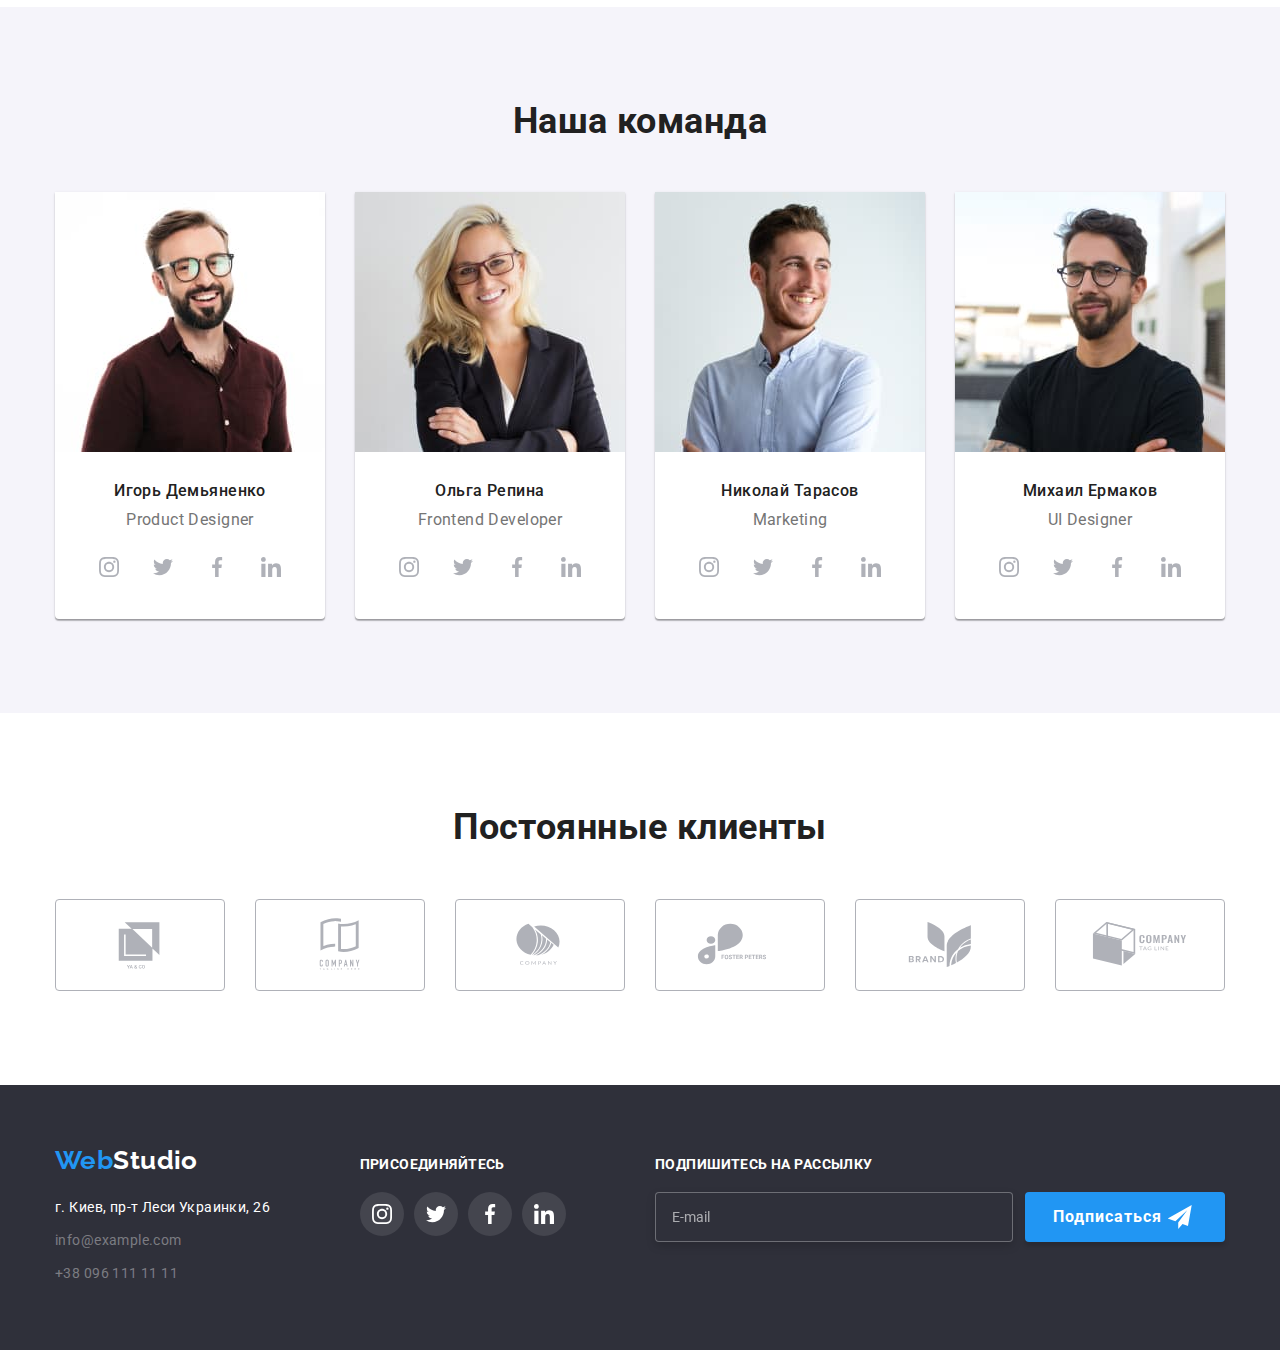
==== commit 268eab65: "changed css" ====
--- a/index.html
+++ b/index.html
@@ -82,15 +82,15 @@
 
           <ul class="mobile-menu-nav">
             <li class="mobile-menu-nav__item">
-              <a href="./index.html" class="mobile-menu-nav__link-current"></a
-              >Студия
+              <a href="./index.html" class="mobile-menu-nav__link-current">Студия</a
+              >
             </li>
             <li class="mobile-menu-nav__item">
-              <a href="./portfolio.html" class="mobile-menu-nav__link"></a
-              >Портфолио
+              <a href="./portfolio.html" class="mobile-menu-nav__link">Портфолио</a
+              >
             </li>
             <li class="mobile-menu-nav__item">
-              <a href="" class="mobile-menu-nav__link"></a>Контакты
+              <a href="" class="mobile-menu-nav__link">Контакты</a>
             </li>
           </ul>
 
--- a/css/main.css
+++ b/css/main.css
@@ -364,6 +364,11 @@
   justify-content: center;
   align-items: center;
   margin-bottom: 60px;
+}
+@media screen and (min-width: 1200px) {
+  .footer-social-list {
+    margin-bottom: 0;
+  }
 }
 
 .footer-social-item {
@@ -525,8 +530,8 @@
   display: flex;
   align-items: center;
   justify-content: space-between;
-  padding-top: 16px;
-  padding-bottom: 16px;
+  padding-top: 30px;
+  padding-bottom: 30px;
 }
 
 .mobile-menu-open {
@@ -541,12 +546,6 @@
   }
 }
 
-@media screen and (min-width: 768px) {
-  .header {
-    padding-top: 16px;
-    padding-bottom: 16px;
-  }
-}
 .header {
   background-color: var(--background-color);
   border-bottom: 1px solid #ececec;
@@ -698,6 +697,51 @@
     margin-left: auto;
   }
 }
+.buttons {
+  display: flex;
+  justify-content: center;
+  margin-bottom: 50px;
+}
+.buttons .list-item:nth-child(-n+5) {
+  margin-right: 10px;
+}
+.buttons .list-item:last-child {
+  margin-right: 0;
+}
+@media screen and (max-width: 767px) {
+  .buttons {
+    gap: 8px;
+    justify-content: flex-start;
+    flex-wrap: wrap;
+  }
+}
+
+.buttons .button {
+  padding: 6px 22px;
+  font-family: inherit;
+  font-weight: 500;
+  font-size: 16px;
+  line-height: 1.65;
+  text-align: center;
+  background: #f5f4fa;
+  border-radius: 4px;
+  border: transparent;
+}
+.buttons .button:hover, .buttons .button:focus {
+  box-shadow: 0px 3px 1px rgba(0, 0, 0, 0.1), 0px 1px 2px rgba(0, 0, 0, 0.08), 0px 2px 2px rgba(0, 0, 0, 0.12);
+  border-radius: 4px;
+}
+
+.buttons__button {
+  transition-property: box-shadow, color, background-color;
+  transition-duration: var(--transition-duration);
+  transition-timing-function: var(--transition-timing-function);
+}
+.buttons__button:hover, .buttons__button:focus {
+  box-shadow: 0px 3px 1px rgba(0, 0, 0, 0.1), 0px 1px 2px rgba(0, 0, 0, 0.08), 0px 2px 2px rgba(0, 0, 0, 0.12);
+  border-radius: 4px;
+}
+
 .hero {
   padding: 120px 0;
   text-align: center;
@@ -715,19 +759,34 @@
   margin-left: auto;
   margin-right: auto;
   background-color: #c4c4c4;
-  background-image: linear-gradient(to right, rgba(47, 48, 58, 0.4), rgba(47, 48, 58, 0.4)), url(../../images/mobile/hero/hero-480/hero-480.jpg);
+  background-image: linear-gradient(to right, rgba(47, 48, 58, 0.4), rgba(47, 48, 58, 0.4)), url(../images/mobile/hero/hero-480/hero-480.jpg);
   background-position: center;
   background-repeat: no-repeat;
   background-size: cover;
 }
 @media screen and (min-width: 768px) {
   .hero-overlay {
-    background-image: linear-gradient(to right, rgba(47, 48, 58, 0.4), rgba(47, 48, 58, 0.4)), url(../../images/tablet/hero/hero-768.jpg);
+    background-image: linear-gradient(to right, rgba(47, 48, 58, 0.4), rgba(47, 48, 58, 0.4)), url(../images/tablet/hero/hero-768.jpg);
   }
 }
 @media screen and (min-width: 1200px) {
   .hero-overlay {
-    background-image: linear-gradient(to right, rgba(47, 48, 58, 0.4), rgba(47, 48, 58, 0.4)), url(../../images/desktop/hero/hero-1600.jpg);
+    background-image: linear-gradient(to right, rgba(47, 48, 58, 0.4), rgba(47, 48, 58, 0.4)), url(../images/desktop/hero/hero-1600.jpg);
+  }
+}
+@media screen and (max-width: 767px) and (min-device-pixel-ratio: 2), screen and (max-width: 767px) and (-webkit-min-device-pixel-ratio: 2), screen and (max-width: 767px) and (min-resolution: 192dpi), screen and (max-width: 767px) and (min-resolution: 2dppx) {
+  .hero-overlay {
+    background-image: linear-gradient(to right, rgba(47, 48, 58, 0.4), rgba(47, 48, 58, 0.4)), url(../images/mobile/hero/hero-480/hero-480@2x.jpg);
+  }
+}
+@media screen and (min-width: 768px) and (min-device-pixel-ratio: 2), screen and (min-width: 768px) and (-webkit-min-device-pixel-ratio: 2), screen and (min-width: 768px) and (min-resolution: 192dpi), screen and (min-width: 768px) and (min-resolution: 2dppx) {
+  .hero-overlay {
+    background-image: linear-gradient(to right, rgba(47, 48, 58, 0.4), rgba(47, 48, 58, 0.4)), url(../images/tablet/hero/hero-768@2x.jpg);
+  }
+}
+@media screen and (min-width: 1200px) and (min-device-pixel-ratio: 2), screen and (min-width: 1200px) and (-webkit-min-device-pixel-ratio: 2), screen and (min-width: 1200px) and (min-resolution: 192dpi), screen and (min-width: 1200px) and (min-resolution: 2dppx) {
+  .hero-overlay {
+    background-image: linear-gradient(to right, rgba(47, 48, 58, 0.4), rgba(47, 48, 58, 0.4)), url(../images/desktop/hero/hero-1600@2x.jpg);
   }
 }
 
@@ -1004,6 +1063,14 @@
     letter-spacing: 0.03em;
   }
 }
+@media screen and (max-width: 366px) {
+  .modal-form-check-desc {
+    font-size: 9px;
+    font-weight: 400;
+    line-height: 1.5555555556;
+    flex-wrap: wrap;
+  }
+}
 
 .modal-form-check-desc::before {
   display: block;
@@ -1046,10 +1113,17 @@
   background-color: #188ce8;
 }
 
-.projects-list {
-  display: flex;
-  flex-wrap: wrap;
-  gap: 30px;
+@media screen and (min-width: 1200px) {
+  .projects-list {
+    gap: 30px;
+  }
+}
+@media screen and (min-width: 768px) {
+  .projects-list {
+    display: flex;
+    flex-wrap: wrap;
+    gap: 30px;
+  }
 }
 
 .projects-description {
@@ -1064,7 +1138,21 @@
   display: block;
   border: 1px solid #ccc;
   cursor: pointer;
-  flex-basis: calc((100% - 60px) / 3);
+}
+@media screen and (max-width: 767px) {
+  .projects-item:not(:last-child) {
+    margin-bottom: 30px;
+  }
+}
+@media screen and (min-width: 768px) {
+  .projects-item {
+    width: calc((100% - 60px) / 2);
+  }
+}
+@media screen and (min-width: 1200px) {
+  .projects-item {
+    width: calc((100% - 60px) / 3);
+  }
 }
 
 .projects-link {
@@ -1196,6 +1284,16 @@
     margin-right: 0;
   }
 }
+@media screen and (min-width: 768px) and (max-width: 1199px) {
+  .team__list-item {
+    width: calc((100% - 60px) / 2);
+  }
+  .team__list {
+    display: flex;
+    flex-wrap: wrap;
+    gap: 30px;
+  }
+}
 .mobile-menu {
   position: fixed;
   width: 100%;
@@ -1270,6 +1368,10 @@
   transition-timing-function: var(--transition-timing-function);
 }
 
+.mobile-menu-nav__link {
+  color: var(--primary-text-color);
+}
+
 .mobile-menu-nav__link-current {
   color: var(--accent-color);
 }
@@ -1301,6 +1403,11 @@
   color: #2196f3;
   margin-bottom: 32px;
 }
+@media screen and (min-width: 320px) and (max-width: 350px) {
+  .mobile-menu-contacts__item:not(:last-child) {
+    font-size: 24px;
+  }
+}
 
 .mobile-menu-contacts__item:last-child {
   font-weight: 500;
@@ -1309,6 +1416,11 @@
   letter-spacing: 0.02em;
   color: #757575;
   margin-bottom: 64px;
+}
+@media screen and (min-width: 320px) and (max-width: 350px) {
+  .mobile-menu-contacts__item:last-child {
+    font-size: 21px;
+  }
 }
 
 .mobile-menu-socials__item {
@@ -1335,6 +1447,11 @@
 .mobile-menu-socials {
   display: flex;
 }
+@media screen and (min-width: 320px) {
+  .mobile-menu-socials {
+    flex-wrap: wrap;
+  }
+}
 
 .mobile-menu-socials__link {
   color: inherit;
